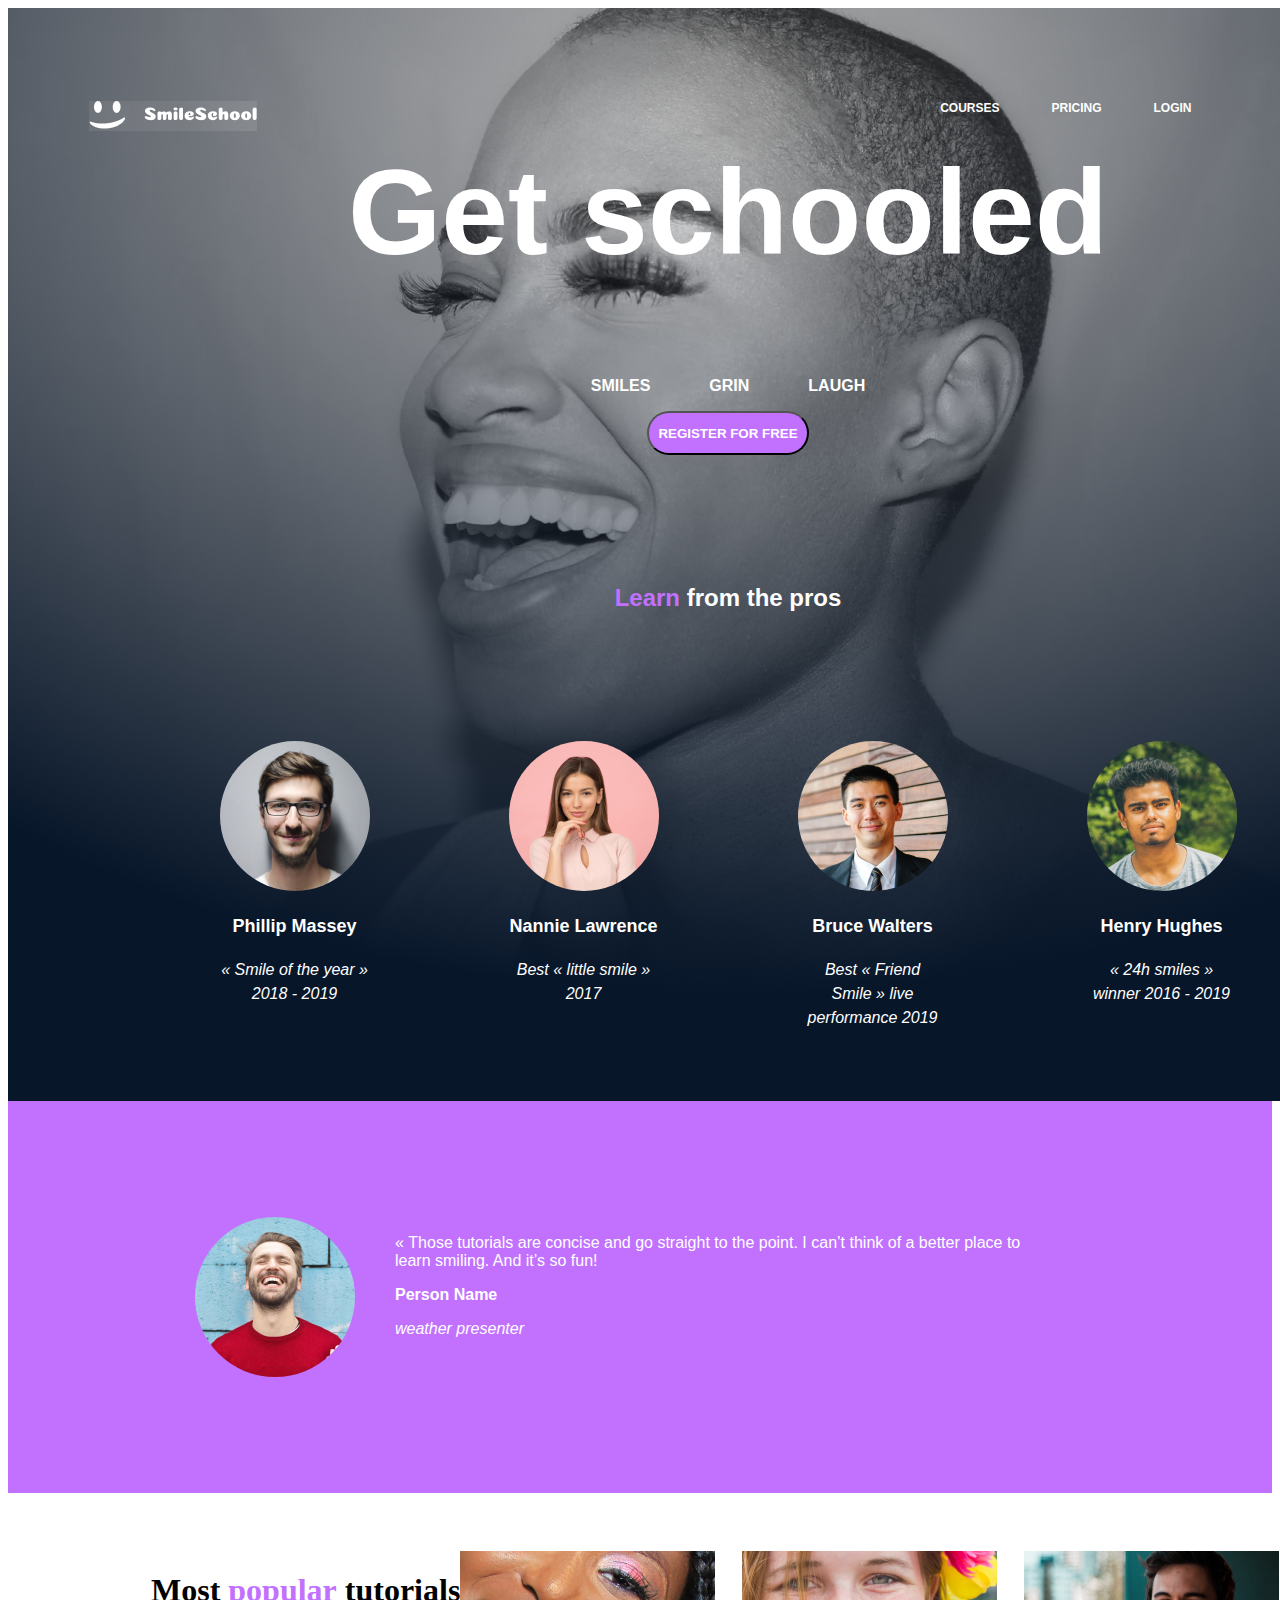
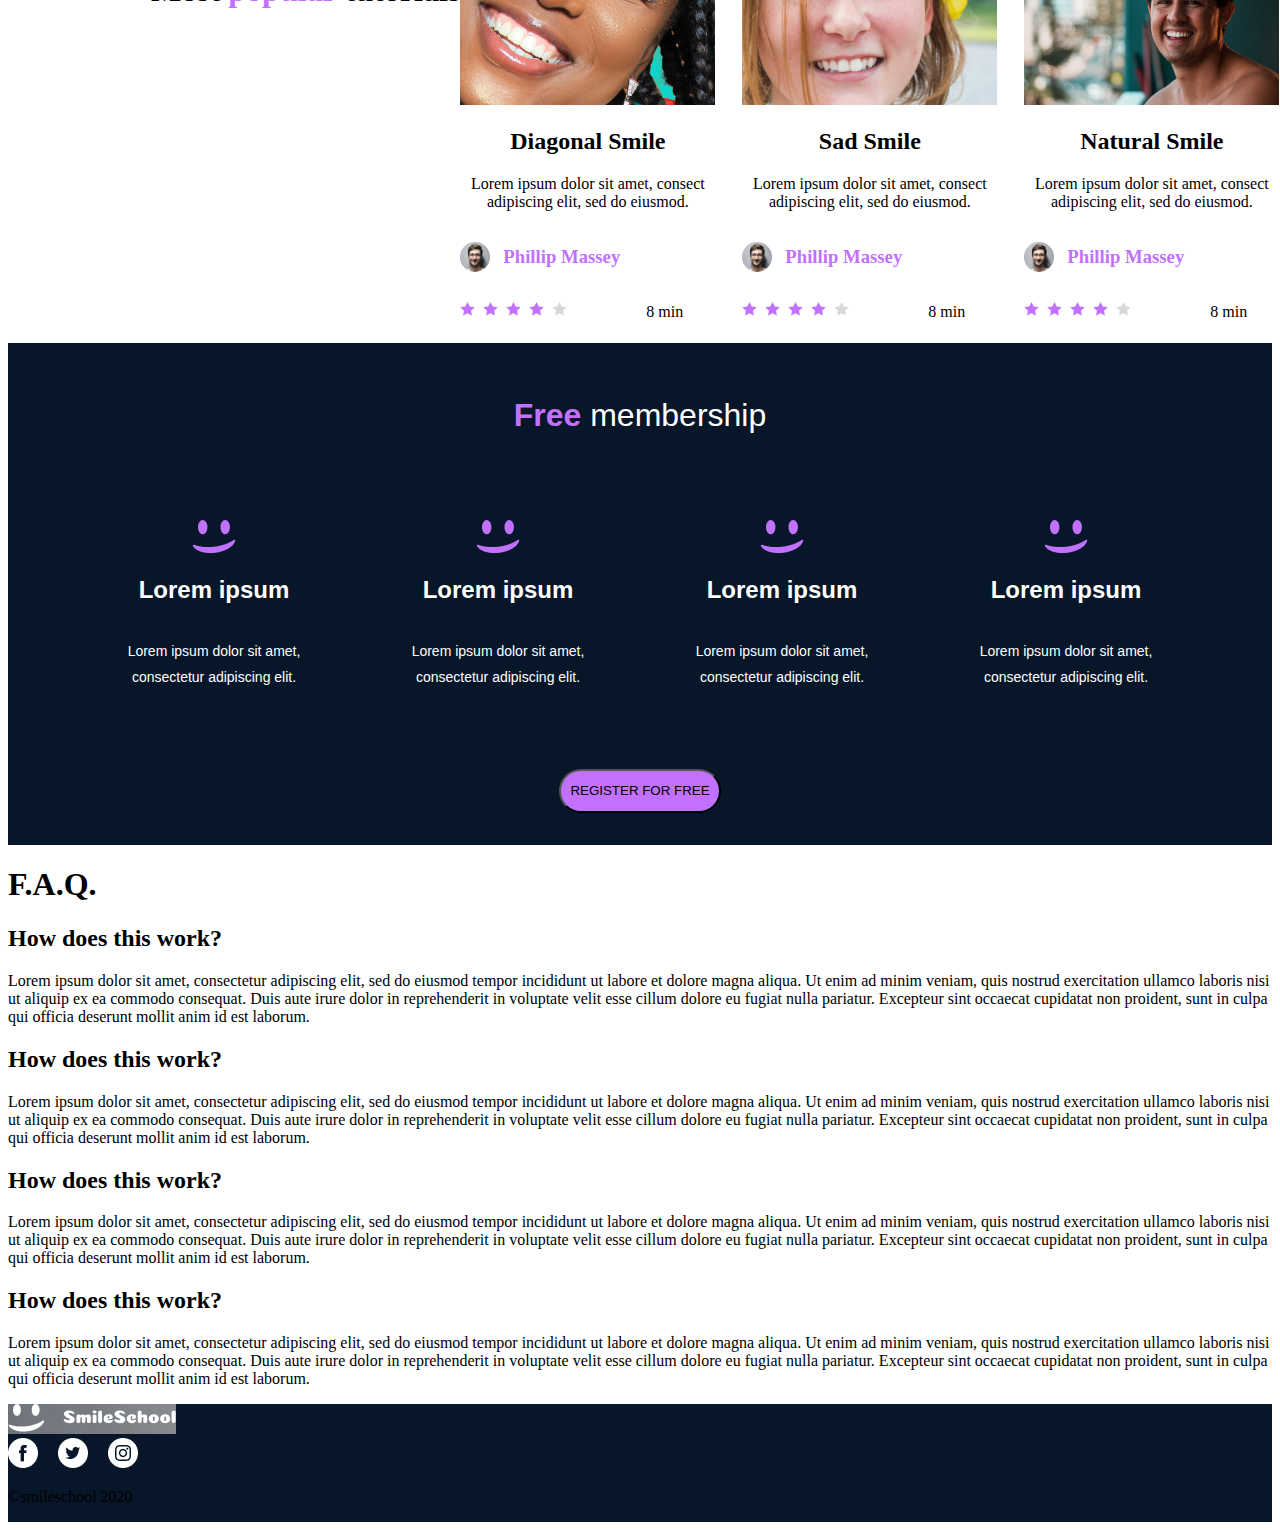
==== css_advanced/index.html @ 6f2dabbe "added correct font for memberships p's and used text-align center to get them in the right place" ====
<!DOCTYPE html>
<html>
  <head>
    <link rel="stylesheet" href="styles.css">
  </head>

  <body>
    <div class="center-horizontally">
      <header>
          <div class="logo">
            <a href="#">
              <img src="images/logo.png">
            </a>
          </div>
          <div class="menu">
            <div class="text-wrapper"><a href="#">COURSES</a></div>
            <div class="text-wrapper"><a href="#">PRICING</a></div>
            <div class="text-wrapper"><a href="#">LOGIN</a></div>
          </div>
      </header>
    </div>
    <main>
      <!-- Banner Section -->
      <section id="banner">
        <!-- <div><img src="images/background.png"></div> -->
        <div>
          <h1 class="text-wrapper">Get schooled</h1>
          <div class="text-wrapper text-row center-horizontally">
            <p>SMILES</p>
            <p>GRIN</p>
            <p>LAUGH</p>
          </div>
          <div class="button">
            <button type="button" class="text-wrapper">REGISTER FOR FREE</button>
          </div>
        </div>
        <div class="text-wrapper">
          <h2><strong class="highlight">Learn</strong> from the pros</h2>
        </div>
        <div class="people center-horizontally">
          <div class="text-wrapper person">
            <img src="images/Phillip.png" class="circle">
            <h3 class="name">Phillip Massey</h3>
            <p class="award">« Smile of the year » 2018 - 2019</p>
          </div>

          <div class="text-wrapper person">
            <img src="images/Nannie.png" class="circle">
            <h3 class="name">Nannie Lawrence</h3>
            <p class="award">Best « little smile » 2017</p>
          </div>

          <div class="text-wrapper person">
            <img src="images/Bruce.png" class="circle">
            <h3 class="name">Bruce Walters</h3>
            <p class="award">Best « Friend Smile » live performance 2019</p>
          </div>

          <div class="text-wrapper person">
            <img src="images/Henry.png" class="circle">
            <h3 class="name">Henry Hughes</h3>
            <p class="award">« 24h smiles » winner 2016 - 2019</p>
          </div>
        </div>
      </section>
      <!-- Quote Section -->
      <section>
        <div id="quote">
          <img src="images/weather.png" alt="" class="circle">
          <div class="text-wrapper quote-box">
            <blockquote class="light">« Those tutorials are concise and go straight to the point. I can’t think of a better place to learn smiling. And it’s so fun!</blockquote>
            <p>Person Name</p>
            <p class="italic light">weather presenter</p>
          </div>
        </div>
      </section>
      <!-- Video section -->
      <section class="videos">
        <div class="video-box">
          <h1>Most <strong class="highlight">popular</strong> tutorials</h1>
          <div class="video-block">
            <div class="video-item">
              <img src="images/Bitmapdiagonal.png" alt="">
              <h2>Diagonal Smile</h2>
              <p>Lorem ipsum dolor sit amet, consect adipiscing elit, sed do eiusmod.</p>
              <div class="author">
                <img src="images/Phillip.png" class="circle small">
                <h3 class="highlight">Phillip Massey</h3>
              </div>
              <div class="rating">
                <div class="stars">
                  <img src="images/ratingstars.png">
                </div>
                <p>8 min</p>
              </div>
            </div>
            <div class="video-item">
              <img src="images/Bitmapsad.png" alt="">
              <h2>Sad Smile</h2>
              <p>Lorem ipsum dolor sit amet, consect adipiscing elit, sed do eiusmod.</p>
              <div class="author">
                <img src="images/Phillip.png" alt="" class="circle small">
                <h3 class="highlight">Phillip Massey</h3>
              </div>
              <div class="rating">
                <div class="stars">
                  <img src="images/ratingstars.png">
                </div>
                <p>8 min</p>
              </div>
            </div>
            <div class="video-item">
              <img src="images/Bitmapnatural.png" alt="">
              <h2>Natural Smile</h2>
              <p>Lorem ipsum dolor sit amet, consect adipiscing elit, sed do eiusmod.</p>
              <div class="author">
                <img src="images/Phillip.png" alt="" class="circle small">
                <h3 class="highlight">Phillip Massey</h3>
              </div>
              <div class="rating">
                <div class="stars">
                  <img src="images/ratingstars.png">
                </div>
                <p>8 min</p>
              </div>
            </div>
            <div class="video-item">
              <img src="images/Bitmaphappy.png" alt="">
              <h2>Happy Smile</h2>
              <p>Lorem ipsum dolor sit amet, consect adipiscing elit, sed do eiusmod.</p>
              <div class="author">
                <img src="images/Phillip.png" alt="" class="circle small">
                <h3 class="highlight">Phillip Massey</h3>
              </div>
              <div class="rating">
                <div class="stars">
                  <img src="images/ratingstars.png">
                </div>
                <p>8 min</p>
              </div>
            </div>
          </div>
        </div>
      </section>
      <!-- Membership Section -->
      <section class="membership">
        <h1 class="text-wrapper"><strong class="highlight">Free</strong> membership</h1>
        <div class="text-wrapper membership-block">
          <div class="membership-item">
            <img src="images/smilesmilelogo.png" alt="">
            <h2>Lorem ipsum</h2>
            <p>Lorem ipsum dolor sit amet, consectetur adipiscing elit.</p>
          </div>

          <div class="membership-item">
            <img src="images/smilesmilelogo.png" alt="">
            <h2>Lorem ipsum</h2>
            <p>Lorem ipsum dolor sit amet, consectetur adipiscing elit.</p>
          </div>

          <div class="membership-item">
            <img src="images/smilesmilelogo.png" alt="">
            <h2>Lorem ipsum</h2>
            <p>Lorem ipsum dolor sit amet, consectetur adipiscing elit.</p>
          </div>

          <div class="membership-item">
            <img src="images/smilesmilelogo.png" alt="">
            <h2>Lorem ipsum</h2>
            <p>Lorem ipsum dolor sit amet, consectetur adipiscing elit.</p>
          </div>

        </div>
        <button>REGISTER FOR FREE</button>
      </section>
      <!-- FAQ section -->
      <section>
        <h1>F.A.Q.</h1>
        <div>
          <div class="row-block">
            <div class="item-block">
              <h2>How does this work?</h2>
              <p>Lorem ipsum dolor sit amet, consectetur adipiscing elit, sed do eiusmod tempor incididunt ut labore et dolore magna aliqua. Ut enim ad minim veniam, quis nostrud exercitation ullamco laboris nisi ut aliquip ex ea commodo consequat. Duis aute irure dolor in reprehenderit in voluptate velit esse cillum dolore eu fugiat nulla pariatur. Excepteur sint occaecat cupidatat non proident, sunt in culpa qui officia deserunt mollit anim id est laborum.</p>
            </div>

            <div class="item-block">
              <h2>How does this work?</h2>
              <p>Lorem ipsum dolor sit amet, consectetur adipiscing elit, sed do eiusmod tempor incididunt ut labore et dolore magna aliqua. Ut enim ad minim veniam, quis nostrud exercitation ullamco laboris nisi ut aliquip ex ea commodo consequat. Duis aute irure dolor in reprehenderit in voluptate velit esse cillum dolore eu fugiat nulla pariatur. Excepteur sint occaecat cupidatat non proident, sunt in culpa qui officia deserunt mollit anim id est laborum.</p>
            </div>
          </div>

          <div class="row-block">
            <div class="item-block">
              <h2>How does this work?</h2>
              <p>Lorem ipsum dolor sit amet, consectetur adipiscing elit, sed do eiusmod tempor incididunt ut labore et dolore magna aliqua. Ut enim ad minim veniam, quis nostrud exercitation ullamco laboris nisi ut aliquip ex ea commodo consequat. Duis aute irure dolor in reprehenderit in voluptate velit esse cillum dolore eu fugiat nulla pariatur. Excepteur sint occaecat cupidatat non proident, sunt in culpa qui officia deserunt mollit anim id est laborum.</p>
            </div>

            <div class="item-block">
              <h2>How does this work?</h2>
              <p>Lorem ipsum dolor sit amet, consectetur adipiscing elit, sed do eiusmod tempor incididunt ut labore et dolore magna aliqua. Ut enim ad minim veniam, quis nostrud exercitation ullamco laboris nisi ut aliquip ex ea commodo consequat. Duis aute irure dolor in reprehenderit in voluptate velit esse cillum dolore eu fugiat nulla pariatur. Excepteur sint occaecat cupidatat non proident, sunt in culpa qui officia deserunt mollit anim id est laborum.</p>
            </div>
          </div>
        </div>
      </section>
    </main>

    <footer>
      <div class="footer-content">
        <div class="row-block">
          <img src="images/logo.png">
          <div class="footer-links">
            <a href="#"><img src="images/social_icons.png"></a>
          </div>

          <p>©smileschool 2020</p>
        </div>
      </div>
    </footer>
  </body>

</html>
---- css_advanced/styles.css ----
@font-face {
  font-family: 'Source Sans Pro';
  src: url('https://www.fontsquirrel.com/fonts/source-sans-pro') format('opentype');
  font-weight: normal;
  font-style: normal;
}

header {
  display: flex;
  justify-content: space-between;
  position: absolute;
  background-color: transparent;
  width: 1103px;
  height: 29px;
  z-index: 1;
  top: 101px;
}

header .logo {
  display: flex;
}

header .menu {
  display: flex;
  gap: 52px;
  align-items: space-between;
}

header .menu a {
  text-decoration: none;
  font-family: "Source Sans Pro", sans-serif;
  font-weight: 700;
  color: #ffffff;
  letter-spacing: 0;
  line-height: normal;
}

button {
  border-radius: 22px;
  background: #C271FF;
  width: 162px;
  height: 44px;
}
.text-wrapper {
  top: 0;
  left: 0;
  font-family: 'Source Sans Pro', sans-serif;
  font-weight: 700;
  color: #ffffff;
  letter-spacing: 0;
  line-height: normal;
}

.menu .text-wrapper {
  font-size: 12px;
}

.people {
  display: flex;
  align-items: space-around;
  gap: 139px;
}

#banner {
  display: flex;
  position: relative;
  justify-content: space-around;
  background: url('images/background.png');
  background-repeat: no-repeat;
  z-index: 0;
  width: 1440px;
  /* height: 150%; */
  height: 1093px;
  flex-direction: column;
}

#banner h1 {
  font-size: 120px;
  display: flex;
  justify-content: center;
}

#banner .text-row {
  display: flex;
  gap: 59px;
  justify-content: center;
}

#banner .button {
  display: flex;
  justify-content: center;
}

#banner h2 {
  display: flex;
  justify-content: center;
}

#quote {
  background: url('images/background2.png');
  height: 392px;
  display: flex;
  justify-content: center;
  align-items: center;
}

#quote .circle {
  border-radius: 50%;
}

#quote p {
  margin-left: 40px;
}

.membership {
  background: url('images/membershipBackground.png');
  height: 502px;
  display: flex;
  flex-direction: column;
  justify-content: space-around;
  align-items: center;
}

.membership .membership-block {
  display: flex;
  justify-content: center;
  gap: 28px;
}

.membership h1 {
  font-size: 32px;
  font-style: normal;
  font-weight: 300;
  line-height: normal;
}

.membership .membership-item {
  display: flex;
  align-items: center;
  flex-direction: column;
  width: 256px;
}

.membership p {
  text-align: center;
  width: 221px;
  font-size: 14px;
  font-style: normal;
  font-weight: 400;
  line-height: 26px;
}
.center-horizontally {
  display: flex;
  justify-content: center;
}

.circle {
  border-radius: 50%;
}

.person {
  width: 150px;
}

.award {
  color: #FFF;

  text-align: center;
  font-size: 16px;
  font-style: italic;
  font-weight: 400;
  line-height: 24px
}

.name {
  color: #FFF;

  text-align: center;
  font-size: 18px;
  font-style: normal;
  font-weight: 900;
  line-height: 27px;
}

.highlight {
  color: #C271FF;
  font-weight: 700;
}

.italic {
  font-style: italic;
}

.light {
  font-weight: 400;
}

.quote-box {
  width: 730px;
  height: 158px;
}

.videos {
  width: 1228px;
  height: 450px;
  display: flex;
  align-items: center;
  justify-content: center;

}
.video-box {
  width: 942px;
  height: 624 px;
  display: flex;
  text-align: center;
  align-items: column;
  /* justify-content: center; */
}

.video-item {
  width: 255px;
  height: 335px;

}

.video-block {
  display: flex;
  gap: 27px;
}

.small {
  width: 30px;
  height: 30px;
}

.author {
  display: flex;
  align-items: center;
  gap: 13px;
}

.rating {
  display: flex;
  align-items: center;
  gap: 79px;
}

.video-box .text-box {
  height: 40px;
  width: 294px;
}

footer {
  background: url('images/footerBackground.png');
  display: flex;
  justify-content: space-between;
}
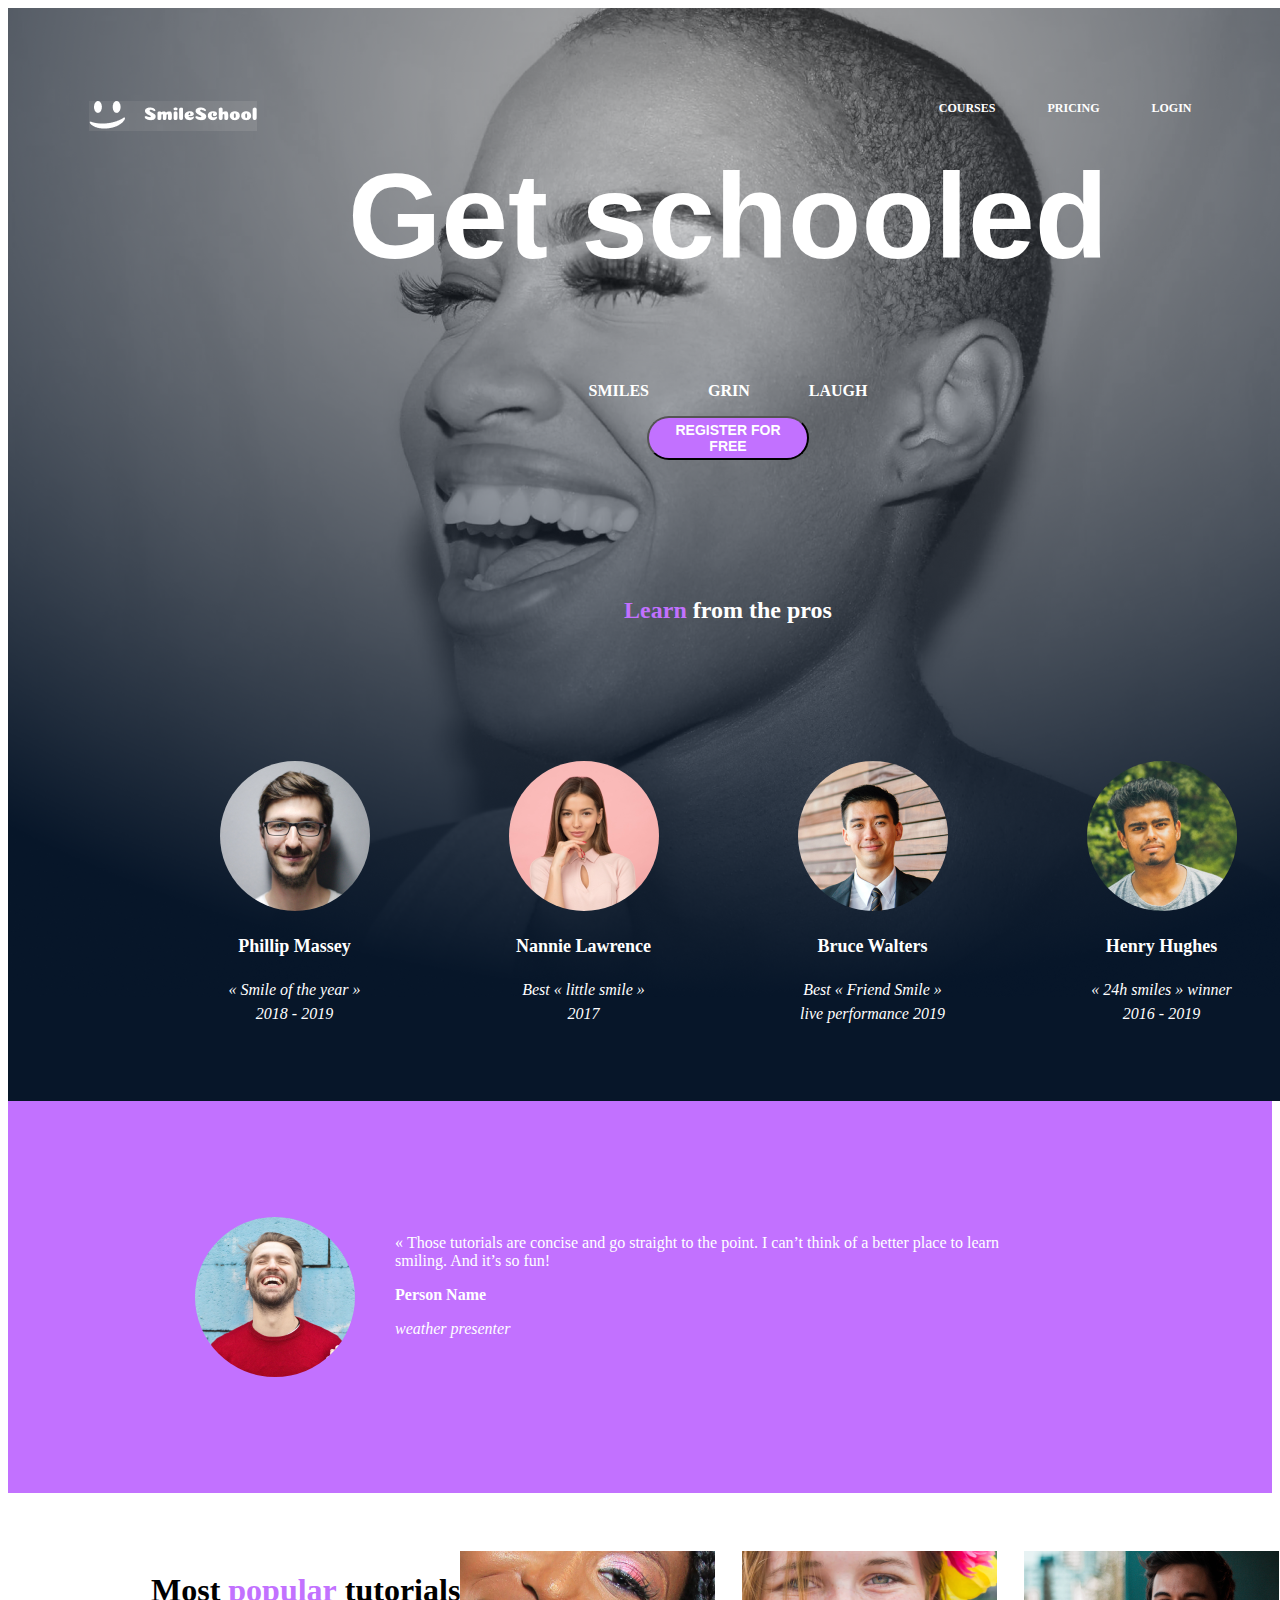
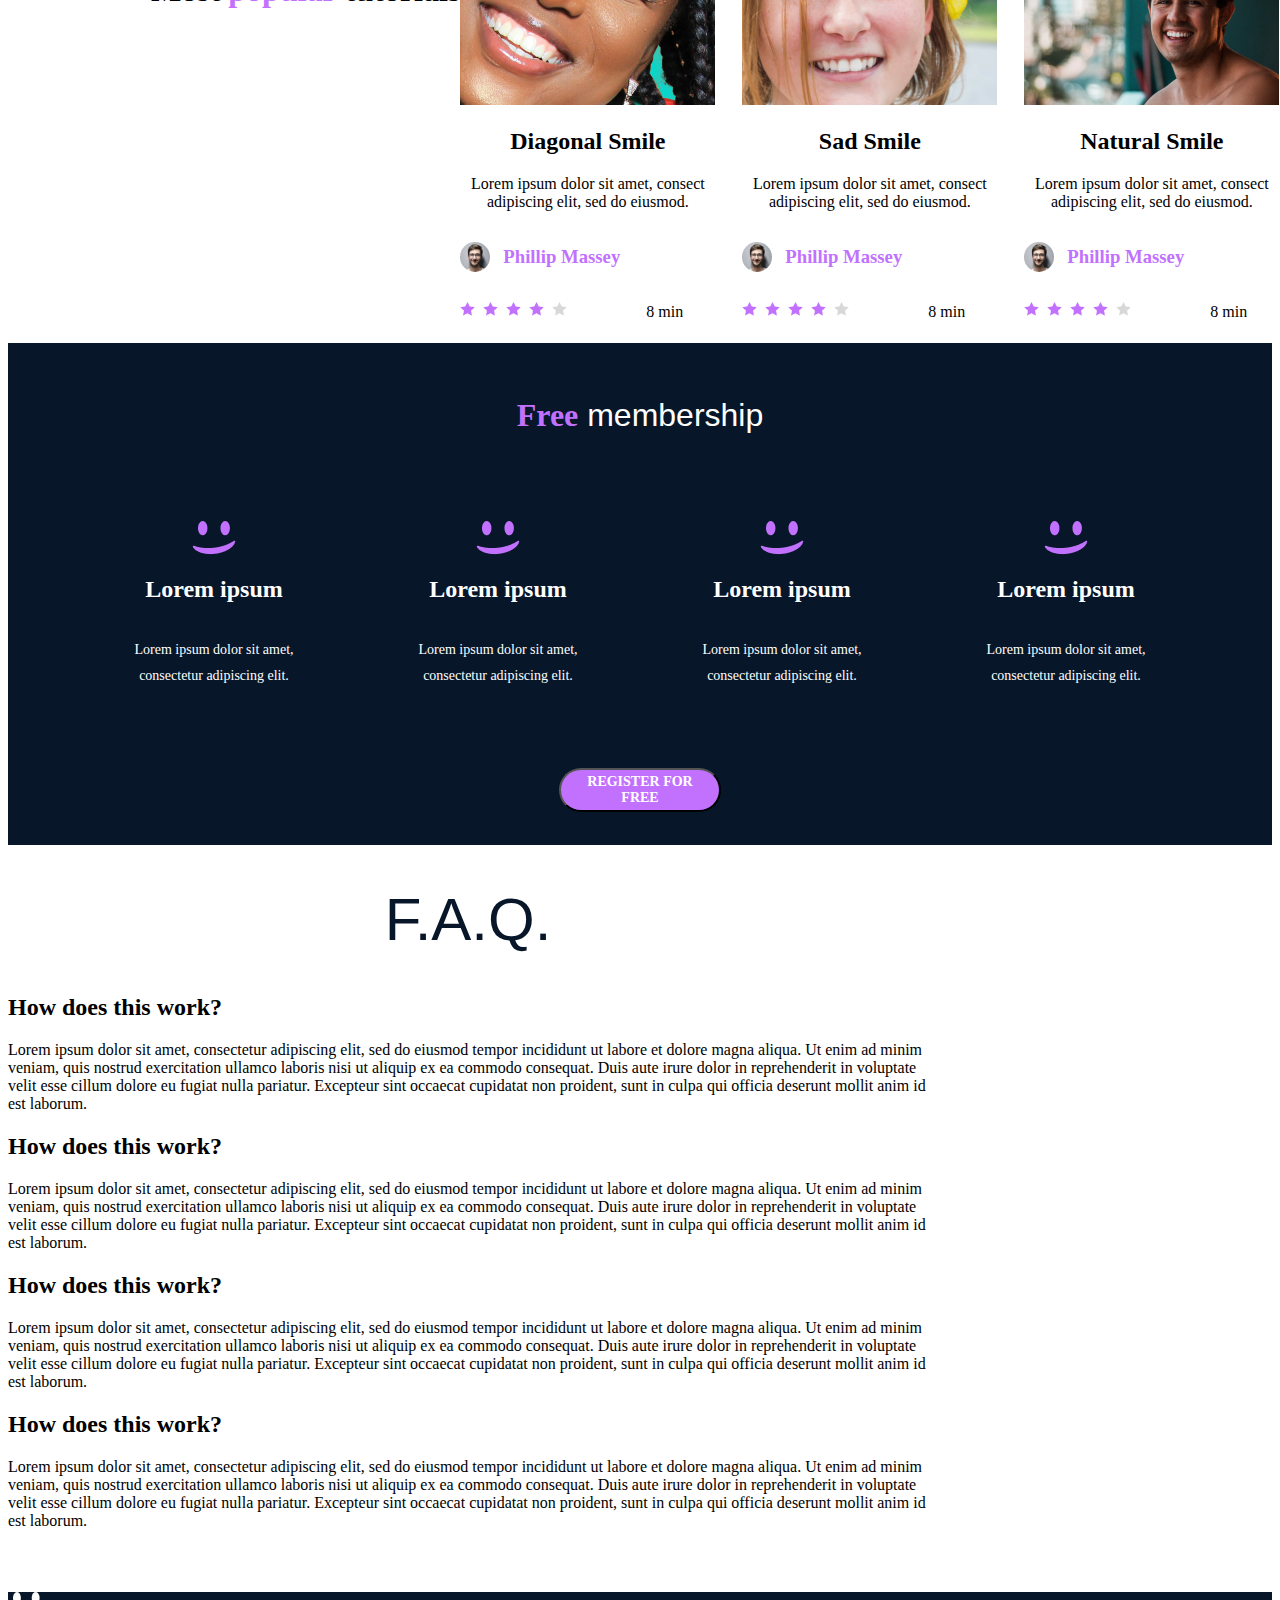
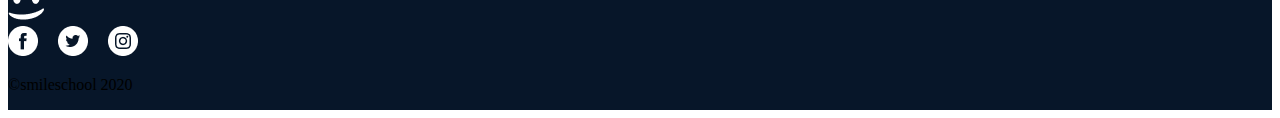
==== commit 0ccc3bd4: "seperating smile and text in footer" ====
--- a/css_advanced/index.html
+++ b/css_advanced/index.html
@@ -174,7 +174,7 @@
         <button>REGISTER FOR FREE</button>
       </section>
       <!-- FAQ section -->
-      <section>
+      <section class="faq">
         <h1>F.A.Q.</h1>
         <div>
           <div class="row-block">
@@ -207,7 +207,7 @@
     <footer>
       <div class="footer-content">
         <div class="row-block">
-          <img src="images/logo.png">
+          <img src="images/footerSmile.png">
           <div class="footer-links">
             <a href="#"><img src="images/social_icons.png"></a>
           </div>
--- a/css_advanced/styles.css
+++ b/css_advanced/styles.css
@@ -1,8 +1,5 @@
-@font-face {
+* {
   font-family: 'Source Sans Pro';
-  src: url('https://www.fontsquirrel.com/fonts/source-sans-pro') format('opentype');
-  font-weight: normal;
-  font-style: normal;
 }
 
 header {
@@ -28,7 +25,7 @@
 
 header .menu a {
   text-decoration: none;
-  font-family: "Source Sans Pro", sans-serif;
+  font-family: "Source Sans Pro";
   font-weight: 700;
   color: #ffffff;
   letter-spacing: 0;
@@ -40,6 +37,14 @@
   background: #C271FF;
   width: 162px;
   height: 44px;
+  color: #FFF;
+
+  text-align: center;
+  font-family: "Source Sans Pro";
+  font-size: 14px;
+  font-style: normal;
+  font-weight: 600;
+  line-height: normal;
 }
 .text-wrapper {
   top: 0;
@@ -149,6 +154,29 @@
   font-weight: 400;
   line-height: 26px;
 }
+
+.membership button {
+  color: #FFF;
+  font-size: 14px;
+  font-style: normal;
+  font-weight: 600;
+  line-height: normal;
+}
+
+.faq {
+width: 920px;
+height: 707px;
+}
+.faq h1 {
+  color: #071629;
+
+  text-align: center;
+  font-family: 'Source Sans Pro', sans-serif;
+  font-size: 60px;
+  font-style: normal;
+  font-weight: 400;
+  line-height: normal;
+}
 .center-horizontally {
   display: flex;
   justify-content: center;
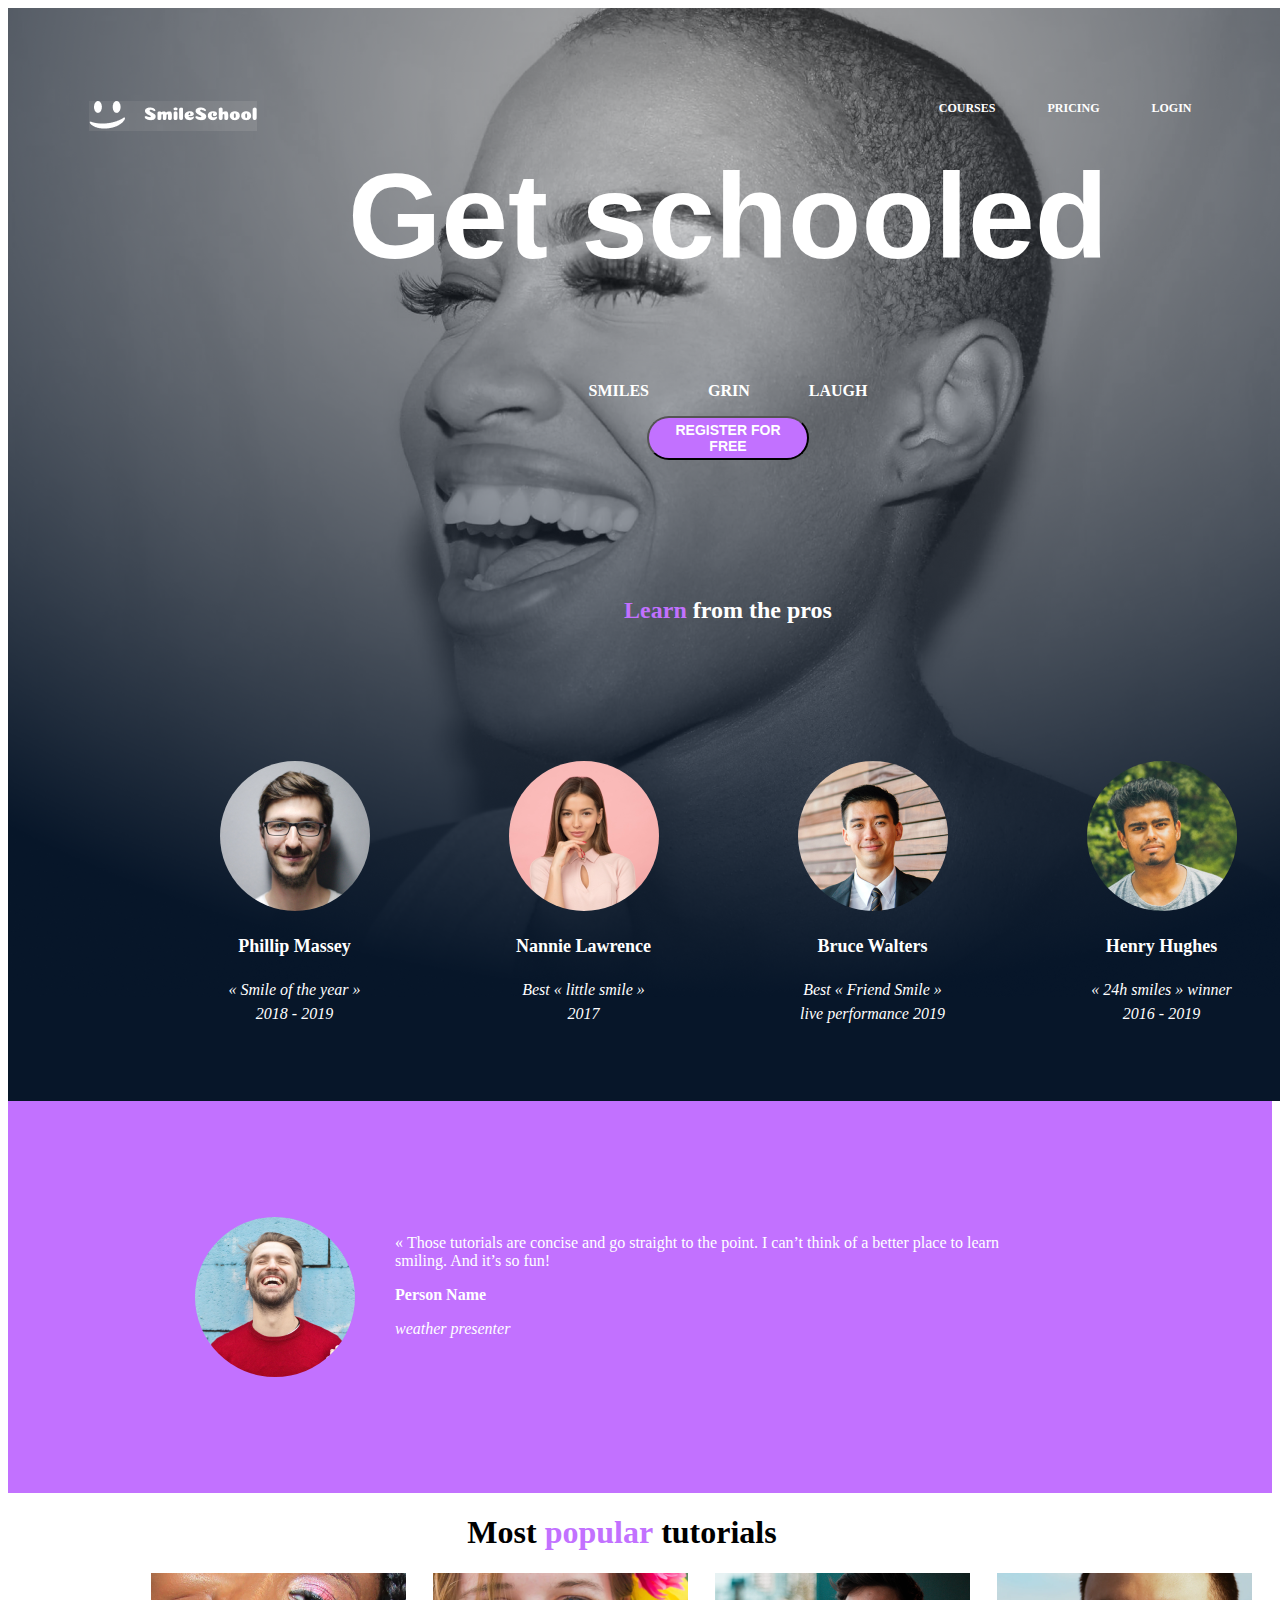
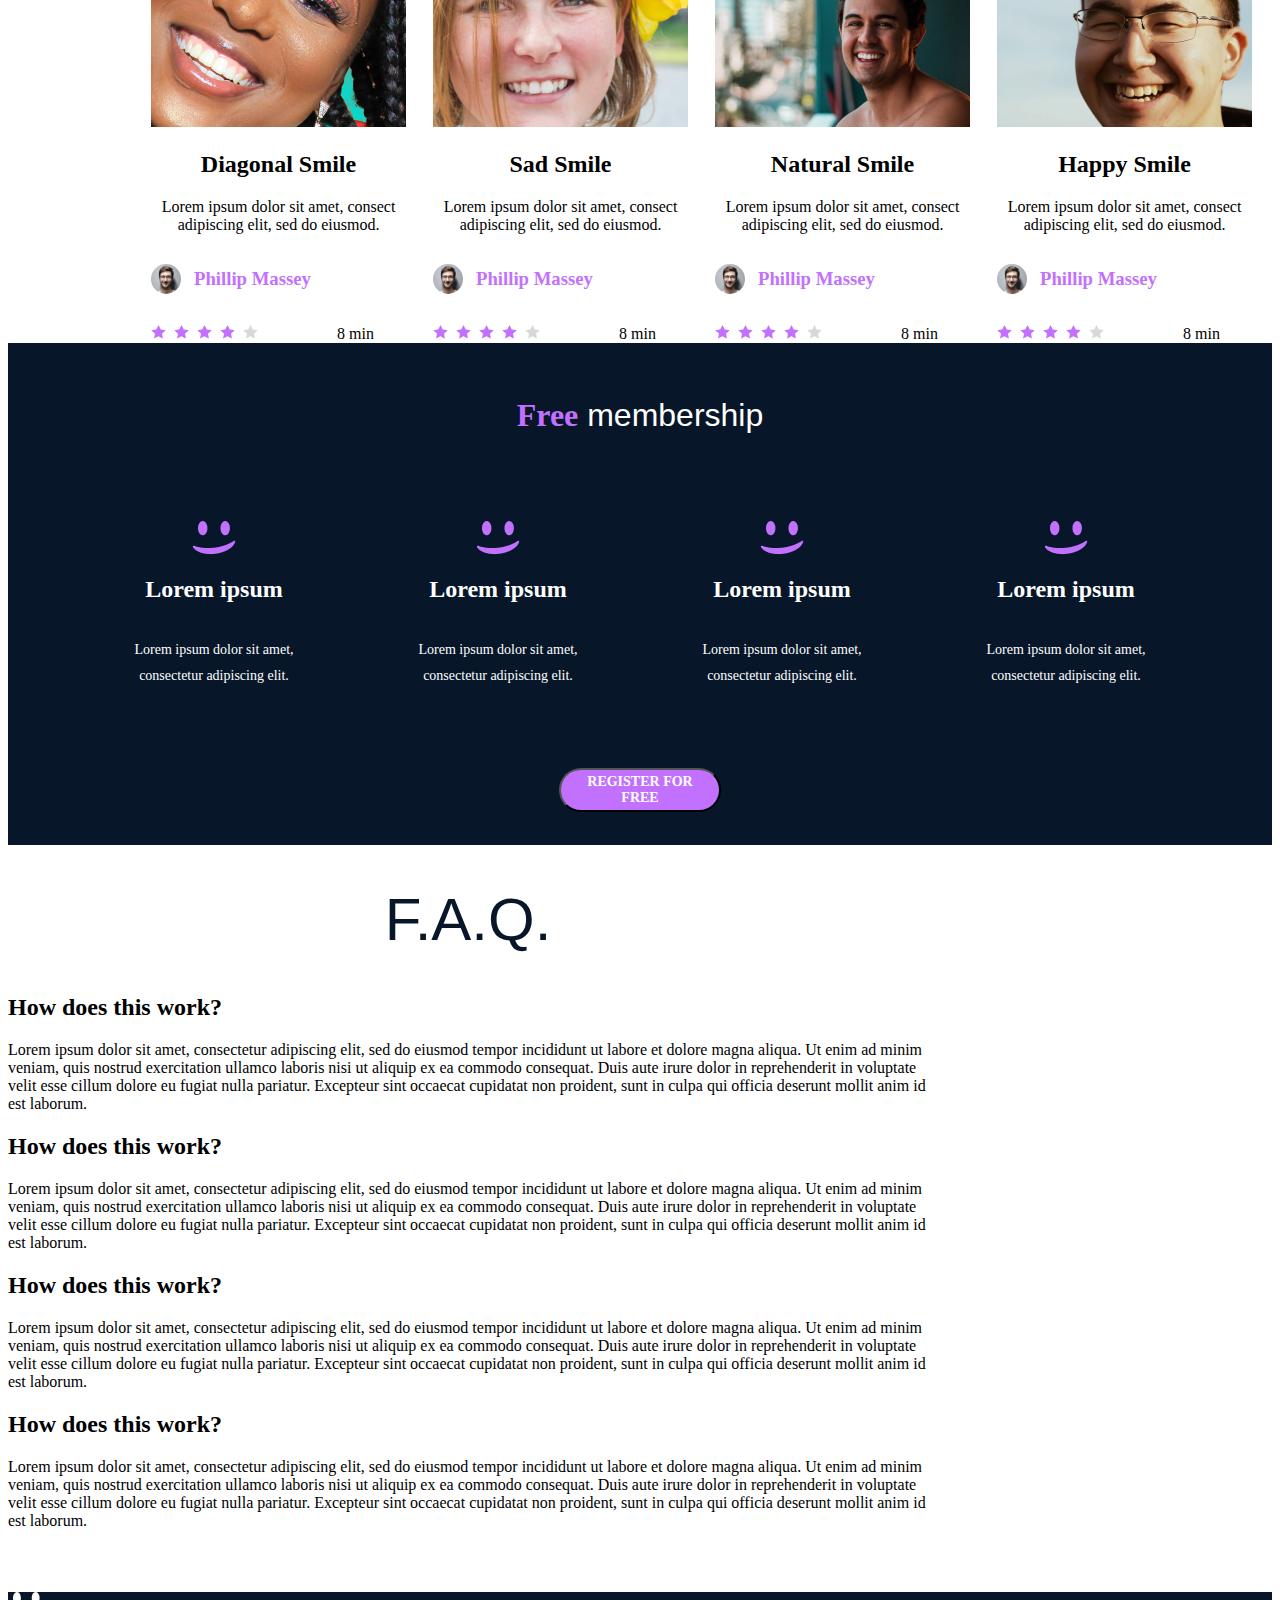
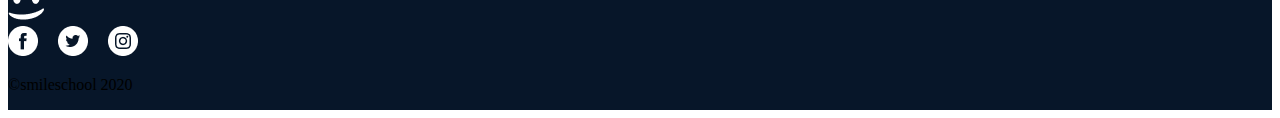
==== commit 8e8025a2: "videos section now correctly aligned" ====
--- a/css_advanced/index.html
+++ b/css_advanced/index.html
@@ -76,8 +76,8 @@
       </section>
       <!-- Video section -->
       <section class="videos">
+        <h1>Most <strong class="highlight">popular</strong> tutorials</h1>
         <div class="video-box">
-          <h1>Most <strong class="highlight">popular</strong> tutorials</h1>
           <div class="video-block">
             <div class="video-item">
               <img src="images/Bitmapdiagonal.png" alt="">
--- a/css_advanced/styles.css
+++ b/css_advanced/styles.css
@@ -232,8 +232,11 @@
   width: 1228px;
   height: 450px;
   display: flex;
-  align-items: center;
-  justify-content: center;
+  flex-direction: column;
+  align-items: center;
+  /* align-items: center;
+  justify-content: center;
+   */
 
 }
 .video-box {
@@ -273,7 +276,7 @@
   gap: 79px;
 }
 
-.video-box .text-box {
+.video-box h1 {
   height: 40px;
   width: 294px;
 }
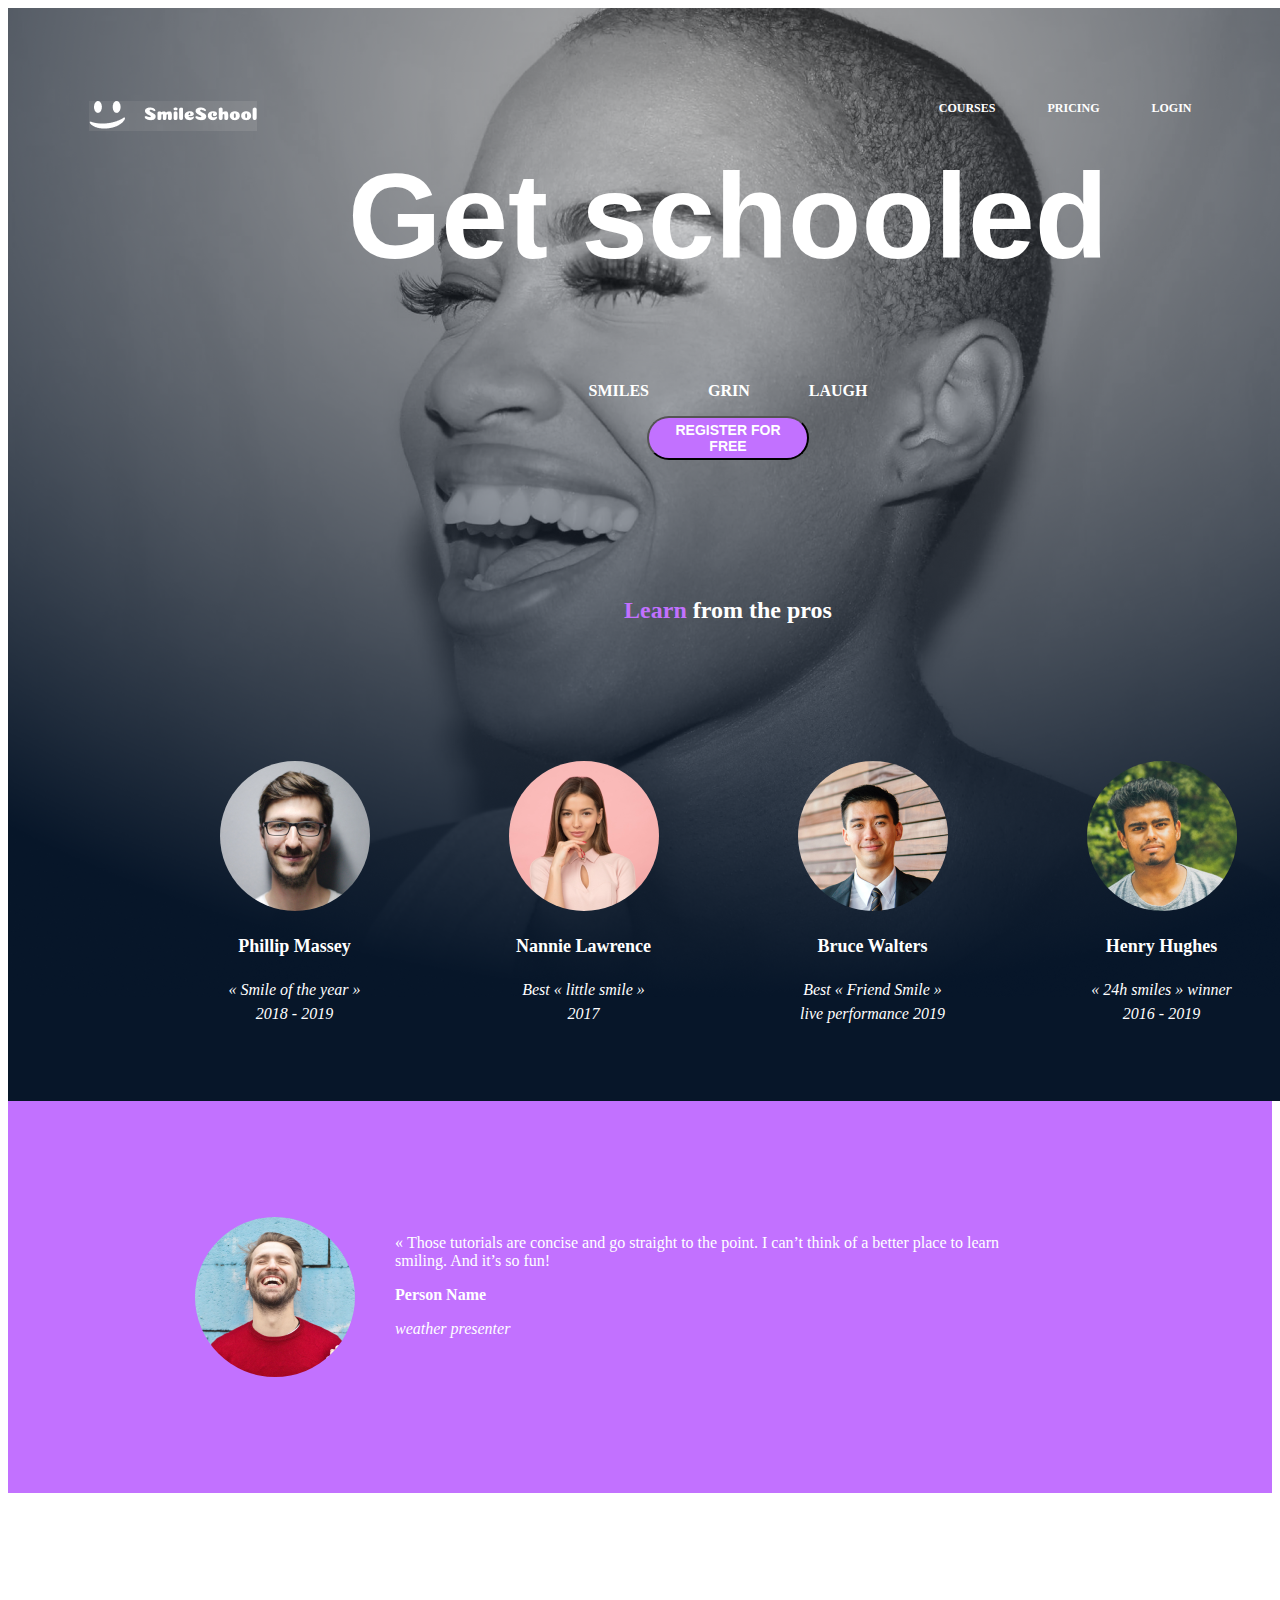
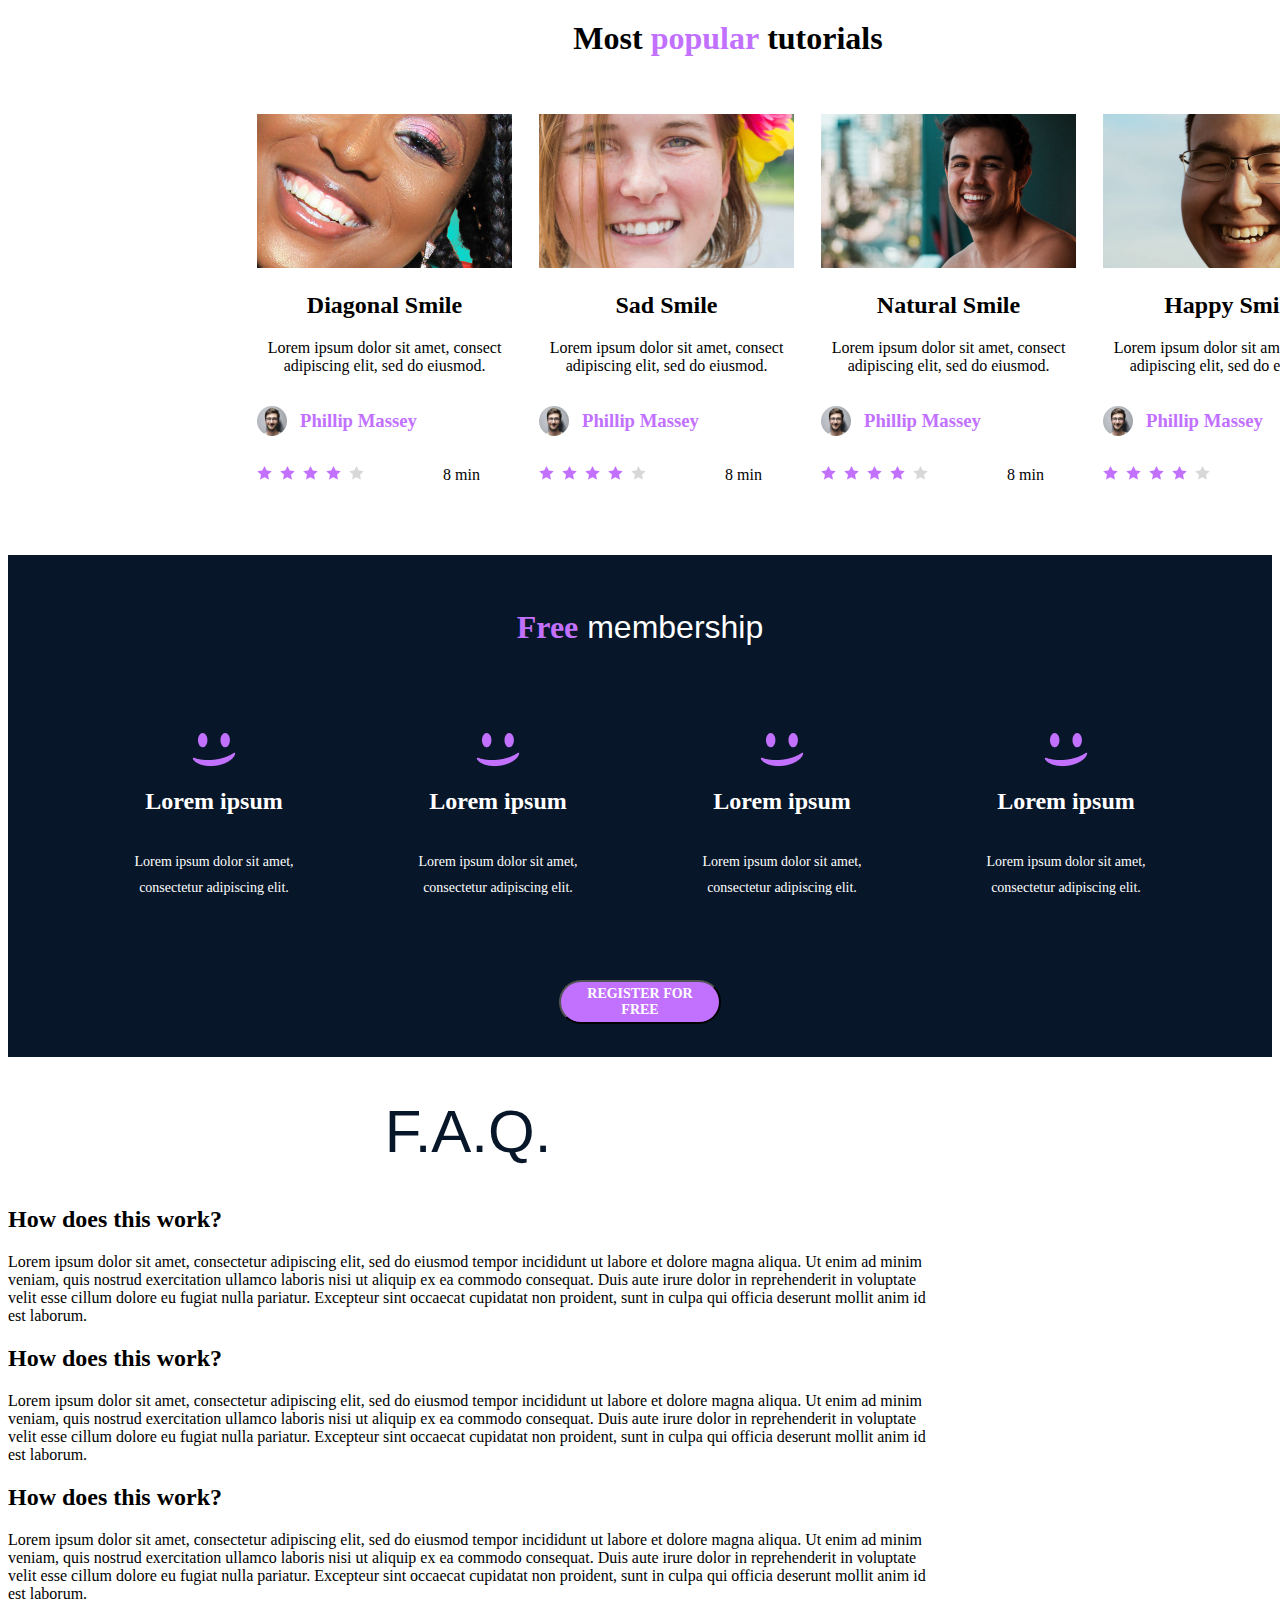
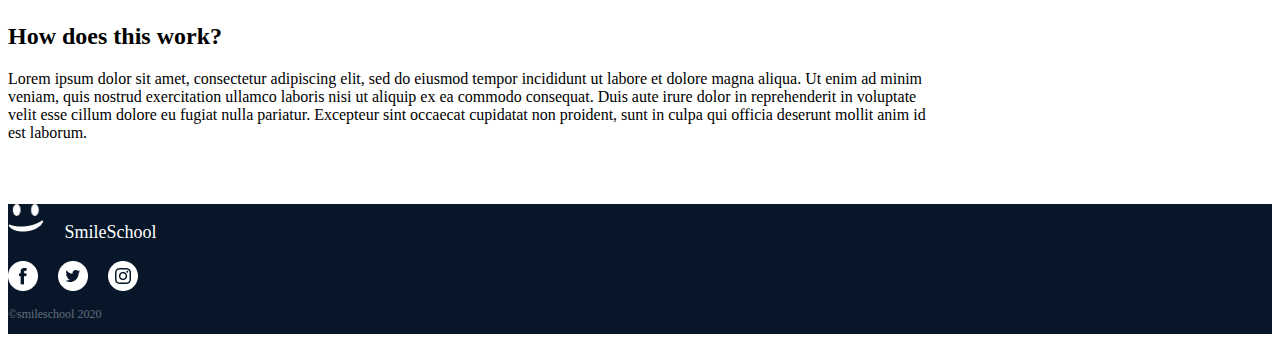
==== commit c4123812: "added borders for footer smile logo so that it doesnt stretch" ====
--- a/css_advanced/index.html
+++ b/css_advanced/index.html
@@ -207,13 +207,16 @@
     <footer>
       <div class="footer-content">
         <div class="row-block">
-          <img src="images/footerSmile.png">
+          <div class="footer-logo">
+            <img src="images/footerSmile.png">
+            <p>SmileSchool</p>
+          </div>
           <div class="footer-links">
             <a href="#"><img src="images/social_icons.png"></a>
           </div>
 
-          <p>©smileschool 2020</p>
-        </div>
+        </div>
+        <p class="copyright">©smileschool 2020</p>
       </div>
     </footer>
   </body>
--- a/css_advanced/styles.css
+++ b/css_advanced/styles.css
@@ -234,6 +234,8 @@
   display: flex;
   flex-direction: column;
   align-items: center;
+  justify-content: space-between;
+  padding: 106px;
   /* align-items: center;
   justify-content: center;
    */
@@ -245,7 +247,6 @@
   display: flex;
   text-align: center;
   align-items: column;
-  /* justify-content: center; */
 }
 
 .video-item {
@@ -285,4 +286,36 @@
   background: url('images/footerBackground.png');
   display: flex;
   justify-content: space-between;
+}
+
+footer .row-block p {
+  color: #FFF;
+
+  font-family: Coiny;
+  font-size: 18px;
+  font-style: normal;
+  font-weight: 400;
+  line-height: normal;
+}
+
+.copyright {
+  color: #FFF;
+
+  font-family: "Source Sans Pro";
+  font-size: 12px;
+  font-style: normal;
+  font-weight: 400;
+  line-height: normal;
+  opacity: 0.3517;
+}
+
+.footer-logo {
+  display: flex;
+  justify-content: space-between;
+  gap: 20px;
+}
+
+.footer-logo img {
+  width: 36.388px;
+  height: 29.461px;
 }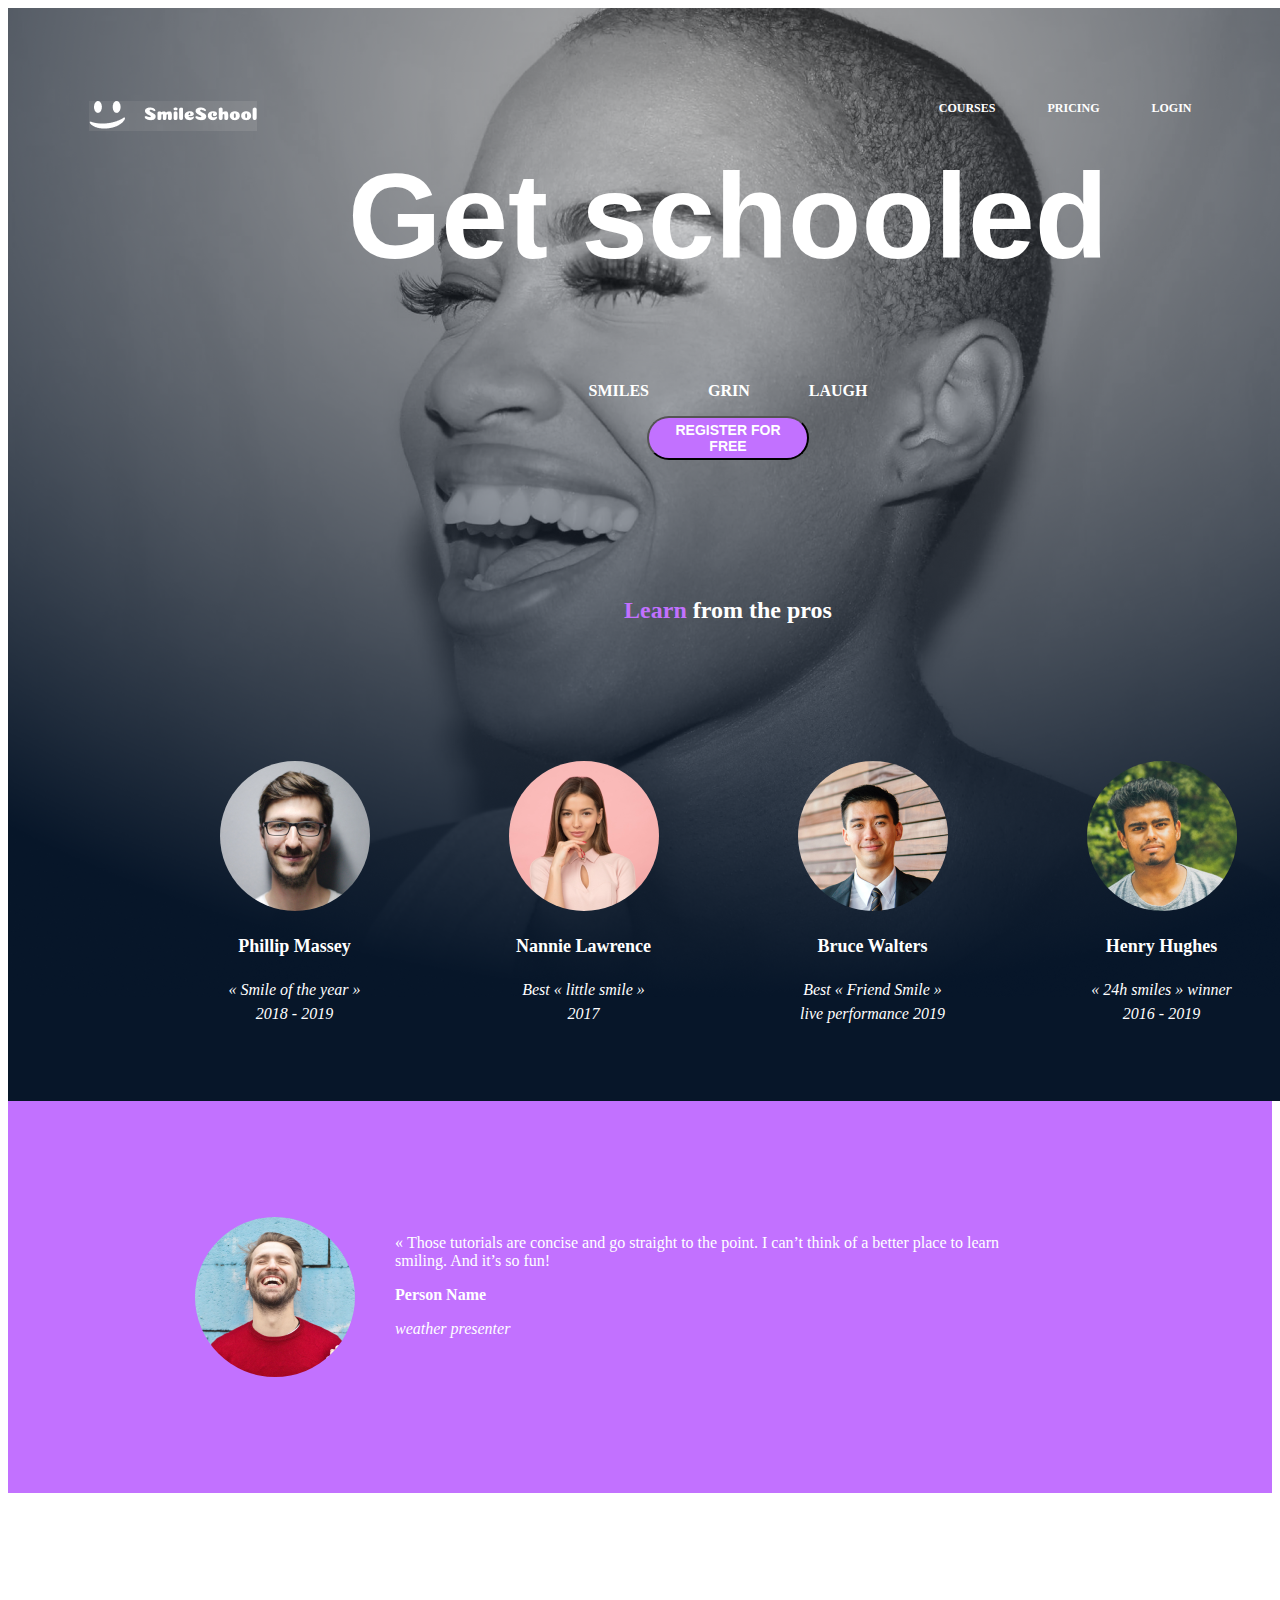
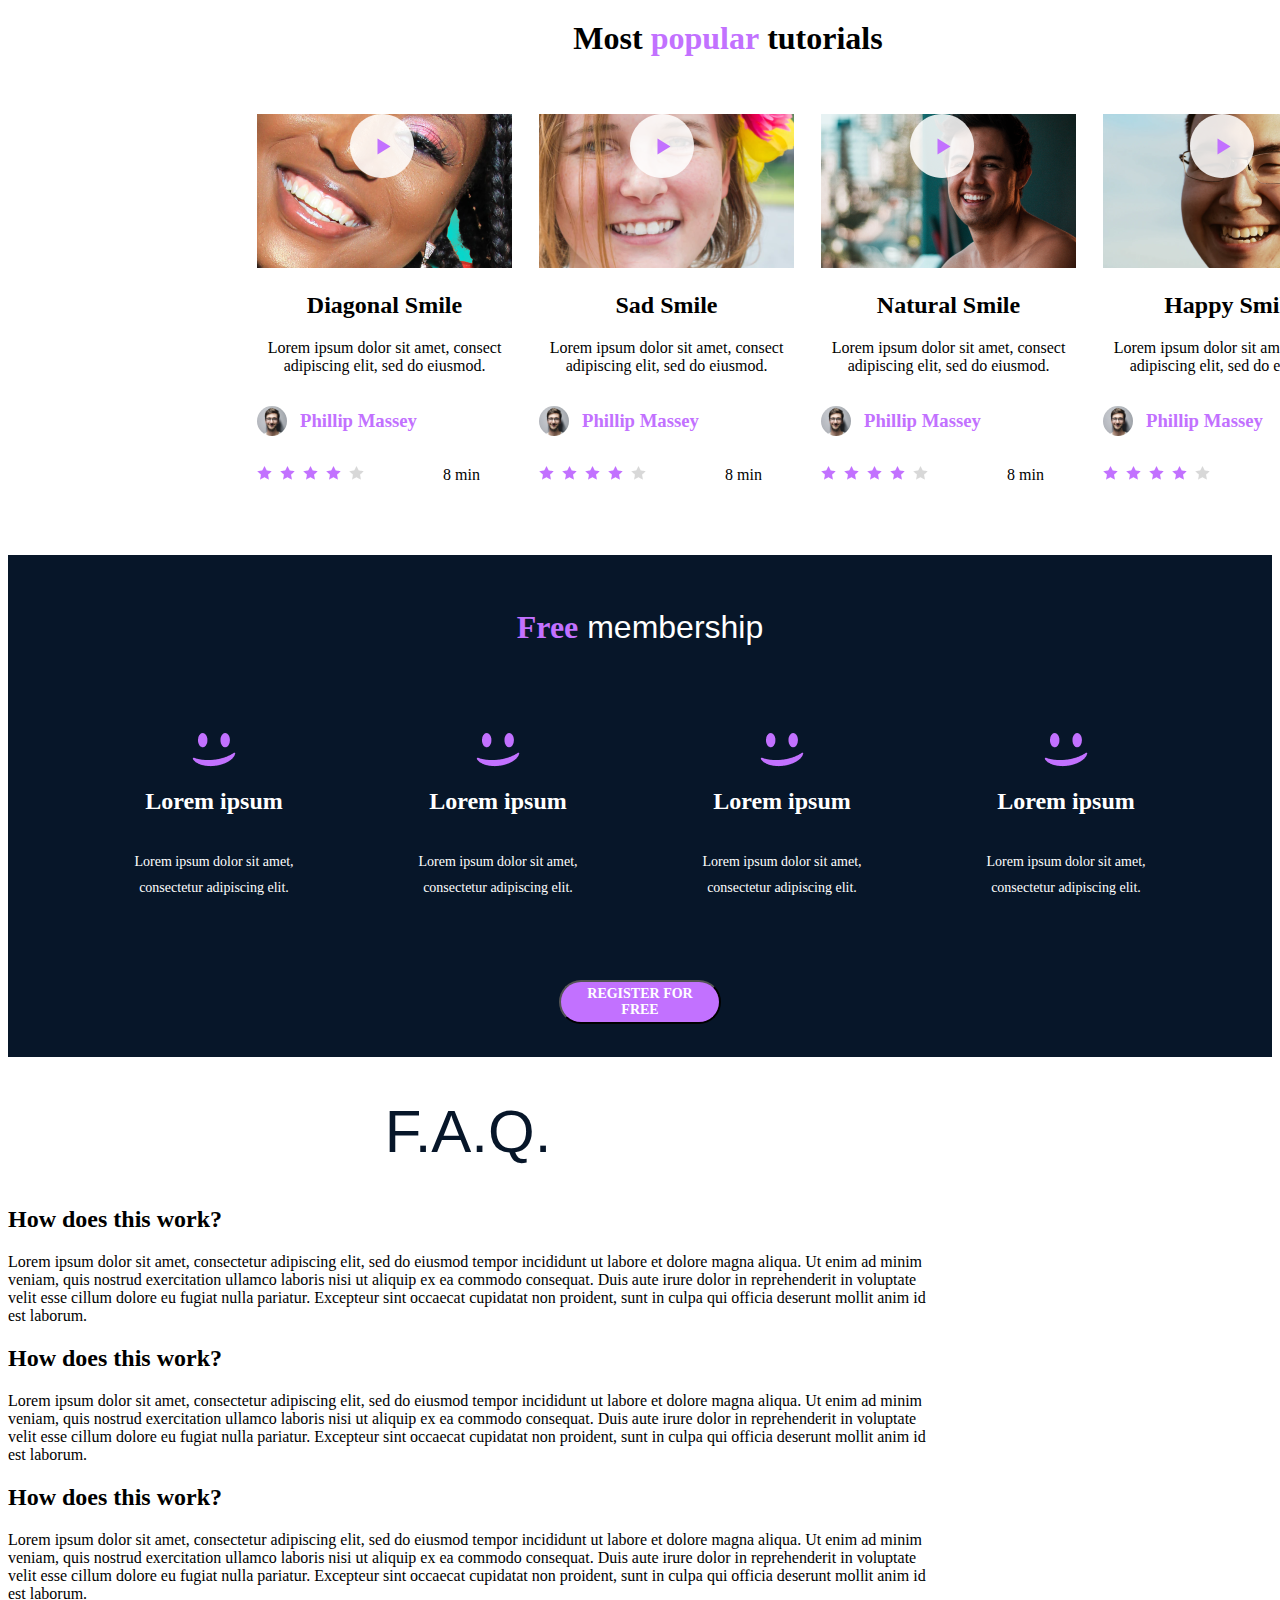
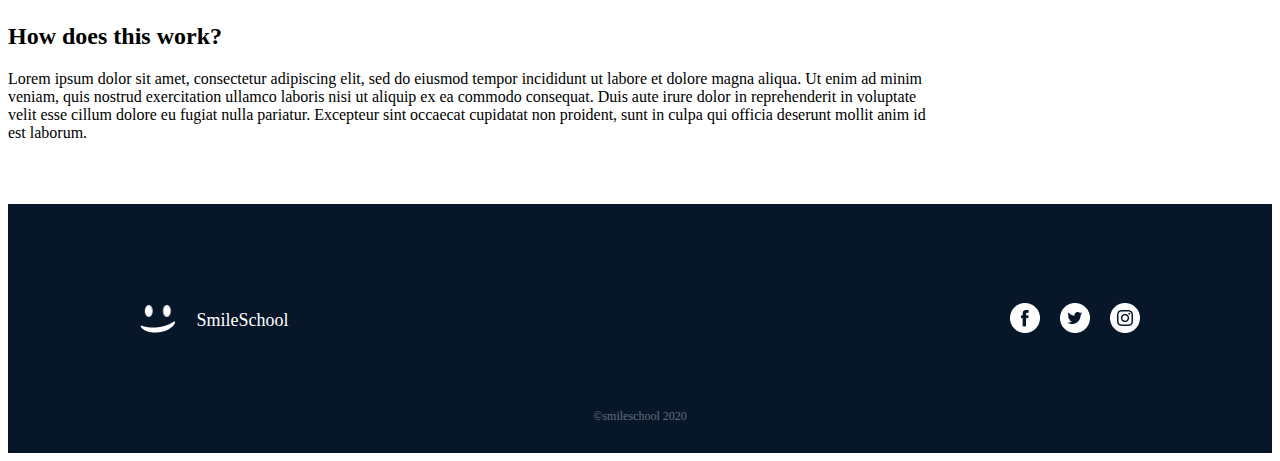
==== commit cf85a54d: "centered svgs horizontally" ====
--- a/css_advanced/index.html
+++ b/css_advanced/index.html
@@ -81,6 +81,10 @@
           <div class="video-block">
             <div class="video-item">
               <img src="images/Bitmapdiagonal.png" alt="">
+              <svg class="playbutton pb1" xmlns="http://www.w3.org/2000/svg" width="64" height="64" viewBox="0 0 64 64" fill="none">
+                <path opacity="0.860352" fill-rule="evenodd" clip-rule="evenodd" d="M32 64C49.6731 64 64 49.6731 64 32C64 14.3269 49.6731 0 32 0C14.3269 0 0 14.3269 0 32C0 49.6731 14.3269 64 32 64Z" fill="white"/>
+                <path fill-rule="evenodd" clip-rule="evenodd" d="M40.5 32.5L27.5 40.5L27.5 24.5L40.5 32.5Z" fill="#C271FF"/>
+              </svg>
               <h2>Diagonal Smile</h2>
               <p>Lorem ipsum dolor sit amet, consect adipiscing elit, sed do eiusmod.</p>
               <div class="author">
@@ -96,6 +100,10 @@
             </div>
             <div class="video-item">
               <img src="images/Bitmapsad.png" alt="">
+              <svg class="playbutton pb2" xmlns="http://www.w3.org/2000/svg" width="64" height="64" viewBox="0 0 64 64" fill="none">
+                <path opacity="0.860352" fill-rule="evenodd" clip-rule="evenodd" d="M32 64C49.6731 64 64 49.6731 64 32C64 14.3269 49.6731 0 32 0C14.3269 0 0 14.3269 0 32C0 49.6731 14.3269 64 32 64Z" fill="white"/>
+                <path fill-rule="evenodd" clip-rule="evenodd" d="M40.5 32.5L27.5 40.5L27.5 24.5L40.5 32.5Z" fill="#C271FF"/>
+              </svg>
               <h2>Sad Smile</h2>
               <p>Lorem ipsum dolor sit amet, consect adipiscing elit, sed do eiusmod.</p>
               <div class="author">
@@ -111,6 +119,10 @@
             </div>
             <div class="video-item">
               <img src="images/Bitmapnatural.png" alt="">
+              <svg class="playbutton pb3" xmlns="http://www.w3.org/2000/svg" width="64" height="64" viewBox="0 0 64 64" fill="none">
+                <path opacity="0.860352" fill-rule="evenodd" clip-rule="evenodd" d="M32 64C49.6731 64 64 49.6731 64 32C64 14.3269 49.6731 0 32 0C14.3269 0 0 14.3269 0 32C0 49.6731 14.3269 64 32 64Z" fill="white"/>
+                <path fill-rule="evenodd" clip-rule="evenodd" d="M40.5 32.5L27.5 40.5L27.5 24.5L40.5 32.5Z" fill="#C271FF"/>
+              </svg>
               <h2>Natural Smile</h2>
               <p>Lorem ipsum dolor sit amet, consect adipiscing elit, sed do eiusmod.</p>
               <div class="author">
@@ -126,6 +138,10 @@
             </div>
             <div class="video-item">
               <img src="images/Bitmaphappy.png" alt="">
+              <svg class="playbutton pb4" xmlns="http://www.w3.org/2000/svg" width="64" height="64" viewBox="0 0 64 64" fill="none">
+                <path opacity="0.860352" fill-rule="evenodd" clip-rule="evenodd" d="M32 64C49.6731 64 64 49.6731 64 32C64 14.3269 49.6731 0 32 0C14.3269 0 0 14.3269 0 32C0 49.6731 14.3269 64 32 64Z" fill="white"/>
+                <path fill-rule="evenodd" clip-rule="evenodd" d="M40.5 32.5L27.5 40.5L27.5 24.5L40.5 32.5Z" fill="#C271FF"/>
+              </svg>
               <h2>Happy Smile</h2>
               <p>Lorem ipsum dolor sit amet, consect adipiscing elit, sed do eiusmod.</p>
               <div class="author">
--- a/css_advanced/styles.css
+++ b/css_advanced/styles.css
@@ -260,6 +260,27 @@
   gap: 27px;
 }
 
+.playbutton {
+  position: absolute;
+  /* left: 300px; */
+}
+
+.pb1 {
+  left: 350px;
+}
+
+.pb2 {
+  left: 630px;
+}
+
+.pb3 {
+  left: 910px;
+}
+
+.pb4 {
+  left: 1190px;
+}
+
 .small {
   width: 30px;
   height: 30px;
@@ -285,7 +306,10 @@
 footer {
   background: url('images/footerBackground.png');
   display: flex;
-  justify-content: space-between;
+  justify-content: space-around;
+  align-items: center;
+  flex-direction: column;
+  height: 249px;
 }
 
 footer .row-block p {
@@ -298,6 +322,14 @@
   line-height: normal;
 }
 
+footer .row-block {
+  display: flex;
+  /* align-items: center; */
+  align-items: center;
+  justify-content: space-between;
+  width: 1000px;
+  margin-top: 70px;
+}
 .copyright {
   color: #FFF;
 
@@ -307,12 +339,18 @@
   font-weight: 400;
   line-height: normal;
   opacity: 0.3517;
+  display: flex;
+  justify-content: center;
+  align-items: flex-end;
+  margin-top: 60px;
+
 }
 
 .footer-logo {
   display: flex;
   justify-content: space-between;
   gap: 20px;
+  align-items: center;
 }
 
 .footer-logo img {
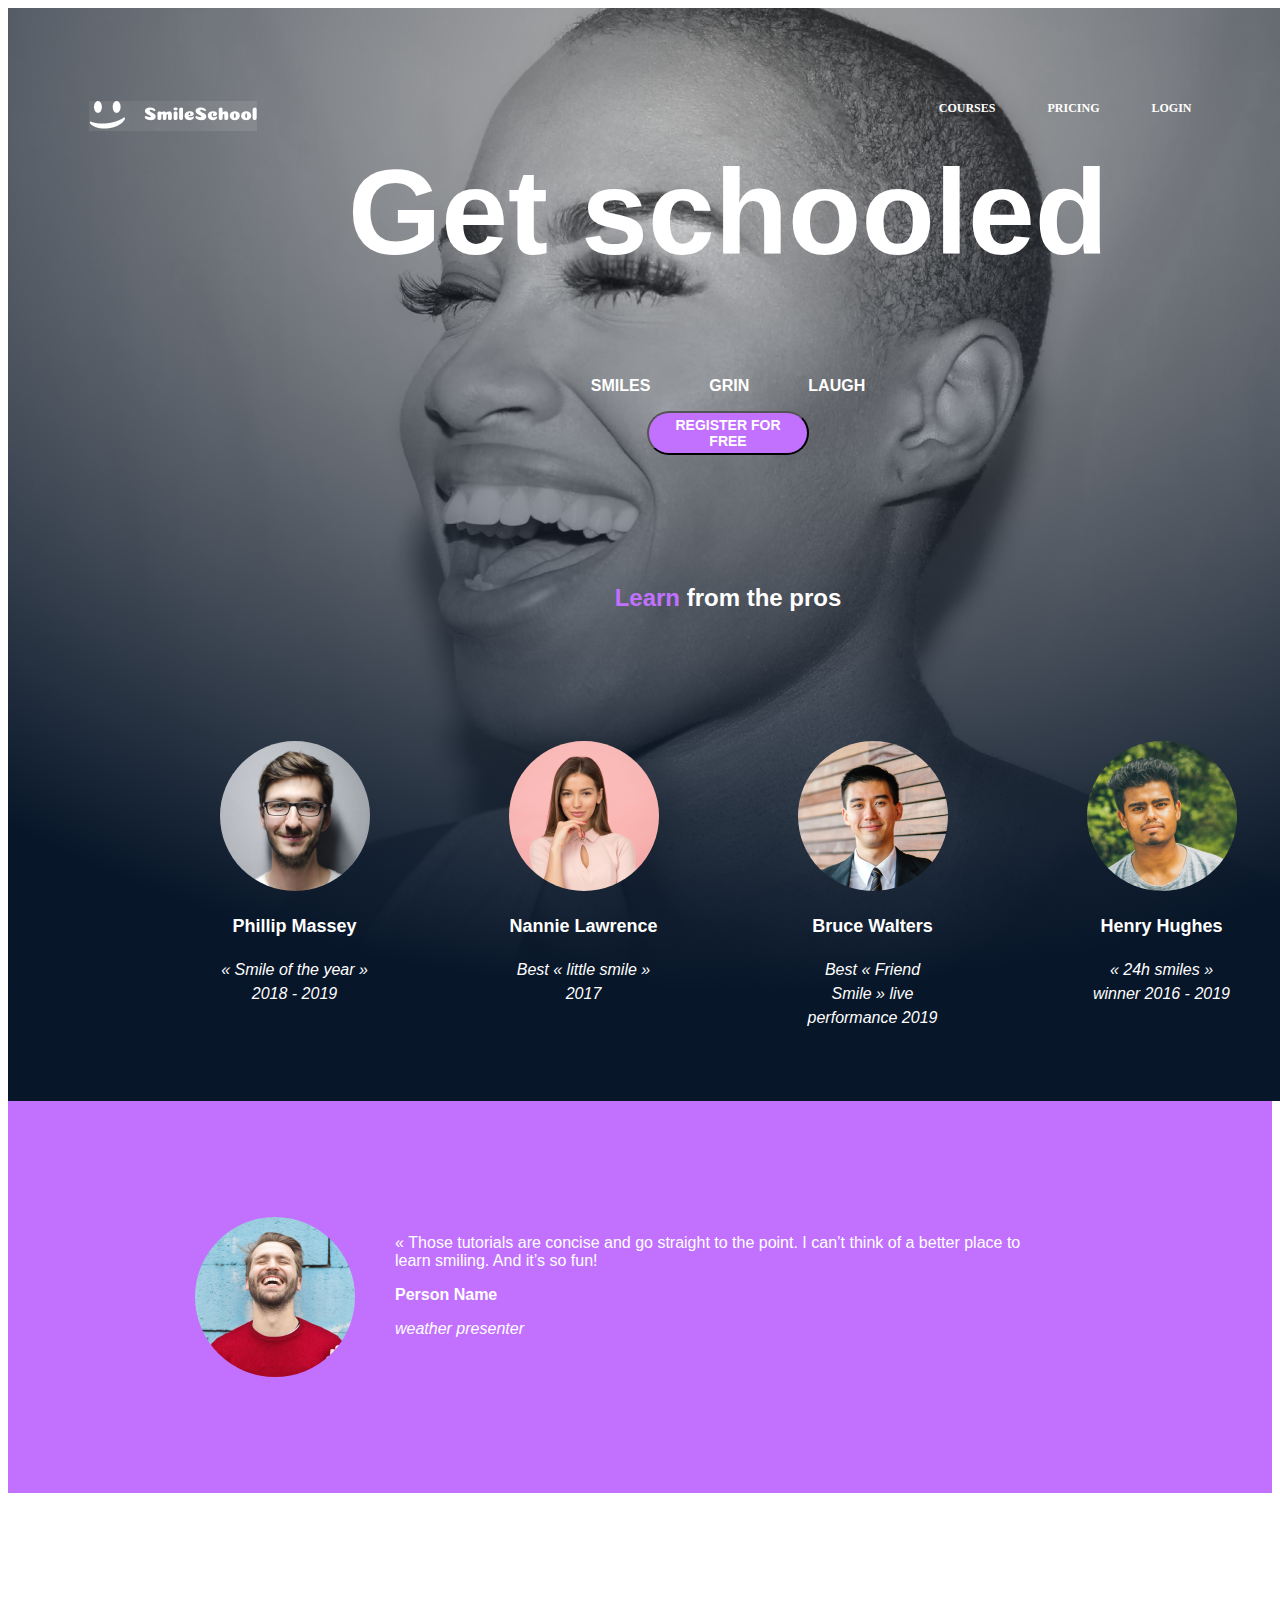
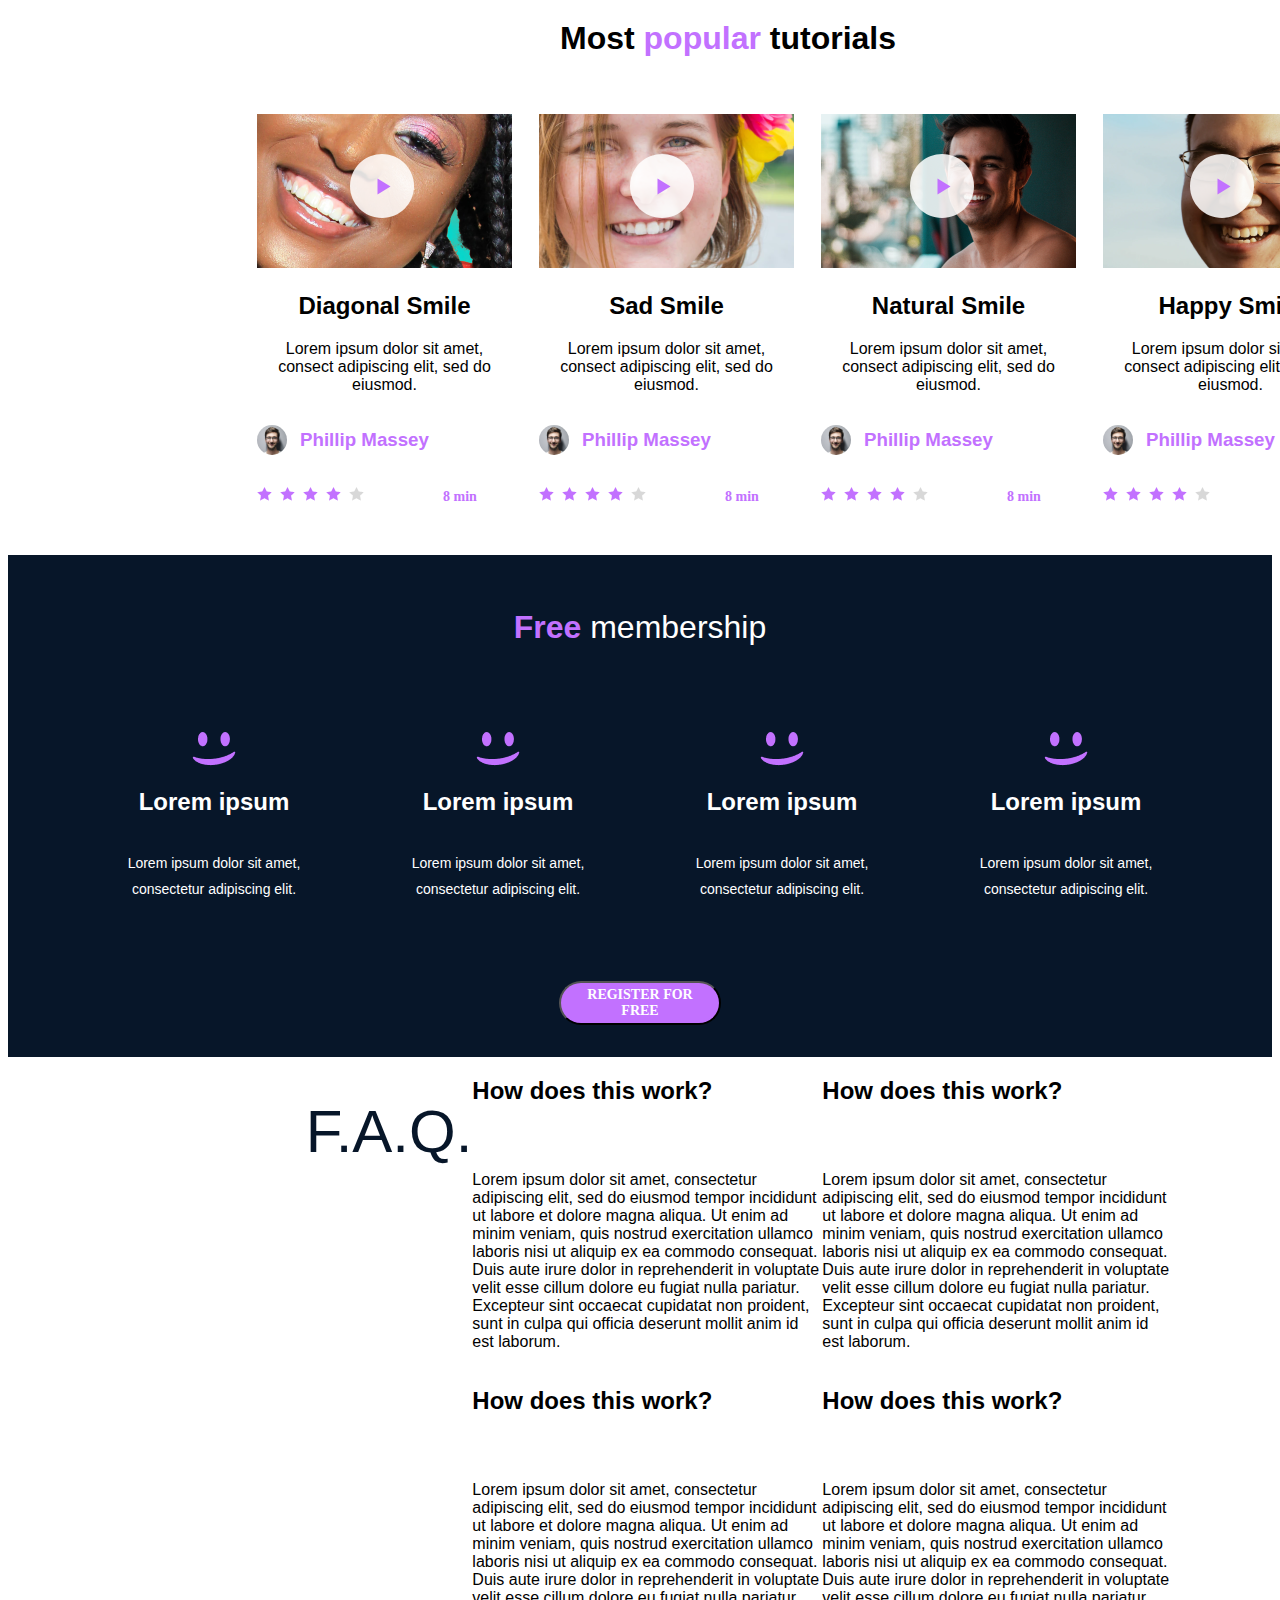
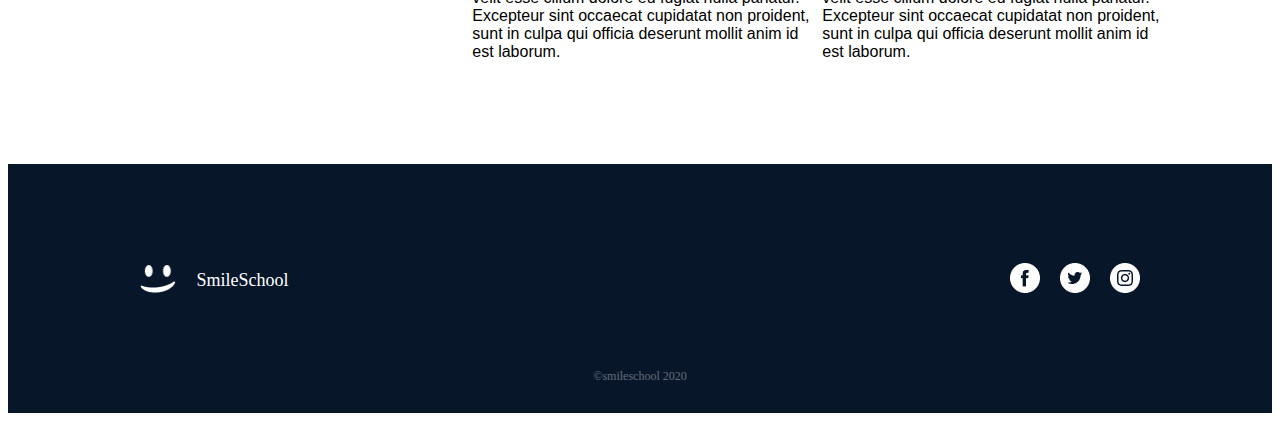
==== commit cb126c55: "added css for faq rows and questions" ====
--- a/css_advanced/index.html
+++ b/css_advanced/index.html
@@ -193,25 +193,25 @@
       <section class="faq">
         <h1>F.A.Q.</h1>
         <div>
-          <div class="row-block">
-            <div class="item-block">
-              <h2>How does this work?</h2>
-              <p>Lorem ipsum dolor sit amet, consectetur adipiscing elit, sed do eiusmod tempor incididunt ut labore et dolore magna aliqua. Ut enim ad minim veniam, quis nostrud exercitation ullamco laboris nisi ut aliquip ex ea commodo consequat. Duis aute irure dolor in reprehenderit in voluptate velit esse cillum dolore eu fugiat nulla pariatur. Excepteur sint occaecat cupidatat non proident, sunt in culpa qui officia deserunt mollit anim id est laborum.</p>
-            </div>
-
-            <div class="item-block">
-              <h2>How does this work?</h2>
-              <p>Lorem ipsum dolor sit amet, consectetur adipiscing elit, sed do eiusmod tempor incididunt ut labore et dolore magna aliqua. Ut enim ad minim veniam, quis nostrud exercitation ullamco laboris nisi ut aliquip ex ea commodo consequat. Duis aute irure dolor in reprehenderit in voluptate velit esse cillum dolore eu fugiat nulla pariatur. Excepteur sint occaecat cupidatat non proident, sunt in culpa qui officia deserunt mollit anim id est laborum.</p>
-            </div>
-          </div>
-
-          <div class="row-block">
-            <div class="item-block">
-              <h2>How does this work?</h2>
-              <p>Lorem ipsum dolor sit amet, consectetur adipiscing elit, sed do eiusmod tempor incididunt ut labore et dolore magna aliqua. Ut enim ad minim veniam, quis nostrud exercitation ullamco laboris nisi ut aliquip ex ea commodo consequat. Duis aute irure dolor in reprehenderit in voluptate velit esse cillum dolore eu fugiat nulla pariatur. Excepteur sint occaecat cupidatat non proident, sunt in culpa qui officia deserunt mollit anim id est laborum.</p>
-            </div>
-
-            <div class="item-block">
+          <div class="faq-row">
+            <div class="faq-item">
+              <h2>How does this work?</h2>
+              <p>Lorem ipsum dolor sit amet, consectetur adipiscing elit, sed do eiusmod tempor incididunt ut labore et dolore magna aliqua. Ut enim ad minim veniam, quis nostrud exercitation ullamco laboris nisi ut aliquip ex ea commodo consequat. Duis aute irure dolor in reprehenderit in voluptate velit esse cillum dolore eu fugiat nulla pariatur. Excepteur sint occaecat cupidatat non proident, sunt in culpa qui officia deserunt mollit anim id est laborum.</p>
+            </div>
+
+            <div class="faq-item">
+              <h2>How does this work?</h2>
+              <p>Lorem ipsum dolor sit amet, consectetur adipiscing elit, sed do eiusmod tempor incididunt ut labore et dolore magna aliqua. Ut enim ad minim veniam, quis nostrud exercitation ullamco laboris nisi ut aliquip ex ea commodo consequat. Duis aute irure dolor in reprehenderit in voluptate velit esse cillum dolore eu fugiat nulla pariatur. Excepteur sint occaecat cupidatat non proident, sunt in culpa qui officia deserunt mollit anim id est laborum.</p>
+            </div>
+          </div>
+
+          <div class="faq-row">
+            <div class="faq-item">
+              <h2>How does this work?</h2>
+              <p>Lorem ipsum dolor sit amet, consectetur adipiscing elit, sed do eiusmod tempor incididunt ut labore et dolore magna aliqua. Ut enim ad minim veniam, quis nostrud exercitation ullamco laboris nisi ut aliquip ex ea commodo consequat. Duis aute irure dolor in reprehenderit in voluptate velit esse cillum dolore eu fugiat nulla pariatur. Excepteur sint occaecat cupidatat non proident, sunt in culpa qui officia deserunt mollit anim id est laborum.</p>
+            </div>
+
+            <div class="faq-item">
               <h2>How does this work?</h2>
               <p>Lorem ipsum dolor sit amet, consectetur adipiscing elit, sed do eiusmod tempor incididunt ut labore et dolore magna aliqua. Ut enim ad minim veniam, quis nostrud exercitation ullamco laboris nisi ut aliquip ex ea commodo consequat. Duis aute irure dolor in reprehenderit in voluptate velit esse cillum dolore eu fugiat nulla pariatur. Excepteur sint occaecat cupidatat non proident, sunt in culpa qui officia deserunt mollit anim id est laborum.</p>
             </div>
--- a/css_advanced/styles.css
+++ b/css_advanced/styles.css
@@ -1,5 +1,5 @@
 * {
-  font-family: 'Source Sans Pro';
+  font-family: "Source Sans Pro", Arial, Helvetica, sans-serif, "Coiny";
 }
 
 header {
@@ -164,8 +164,12 @@
 }
 
 .faq {
-width: 920px;
-height: 707px;
+  width: 920px;
+  height: 707px;
+  display: flex;
+  justify-content: center;
+  margin-left: 271px;
+  margin-right: 271px;
 }
 .faq h1 {
   color: #071629;
@@ -177,6 +181,21 @@
   font-weight: 400;
   line-height: normal;
 }
+
+.faq-item {
+  display: flex;
+  width: 350px;
+  flex-direction: column;
+  justify-content: center;
+  align-items: flex-start;
+  gap: 30px;
+}
+
+.faq-row {
+  display: flex;
+  justify-content: space-around;
+}
+
 .center-horizontally {
   display: flex;
   justify-content: center;
@@ -262,7 +281,9 @@
 
 .playbutton {
   position: absolute;
-  /* left: 300px; */
+  /* top: 30px; */
+  margin-top: 40px;
+  z-index: 1;
 }
 
 .pb1 {
@@ -298,6 +319,17 @@
   gap: 79px;
 }
 
+.rating p {
+
+  color: #C271FF;
+
+  text-align: right;
+  font-family: "Source Sans Pro";
+  font-size: 14px;
+  font-style: normal;
+  font-weight: 600;
+  line-height: 27px;
+}
 .video-box h1 {
   height: 40px;
   width: 294px;
@@ -315,7 +347,7 @@
 footer .row-block p {
   color: #FFF;
 
-  font-family: Coiny;
+  font-family: "Coiny";
   font-size: 18px;
   font-style: normal;
   font-weight: 400;
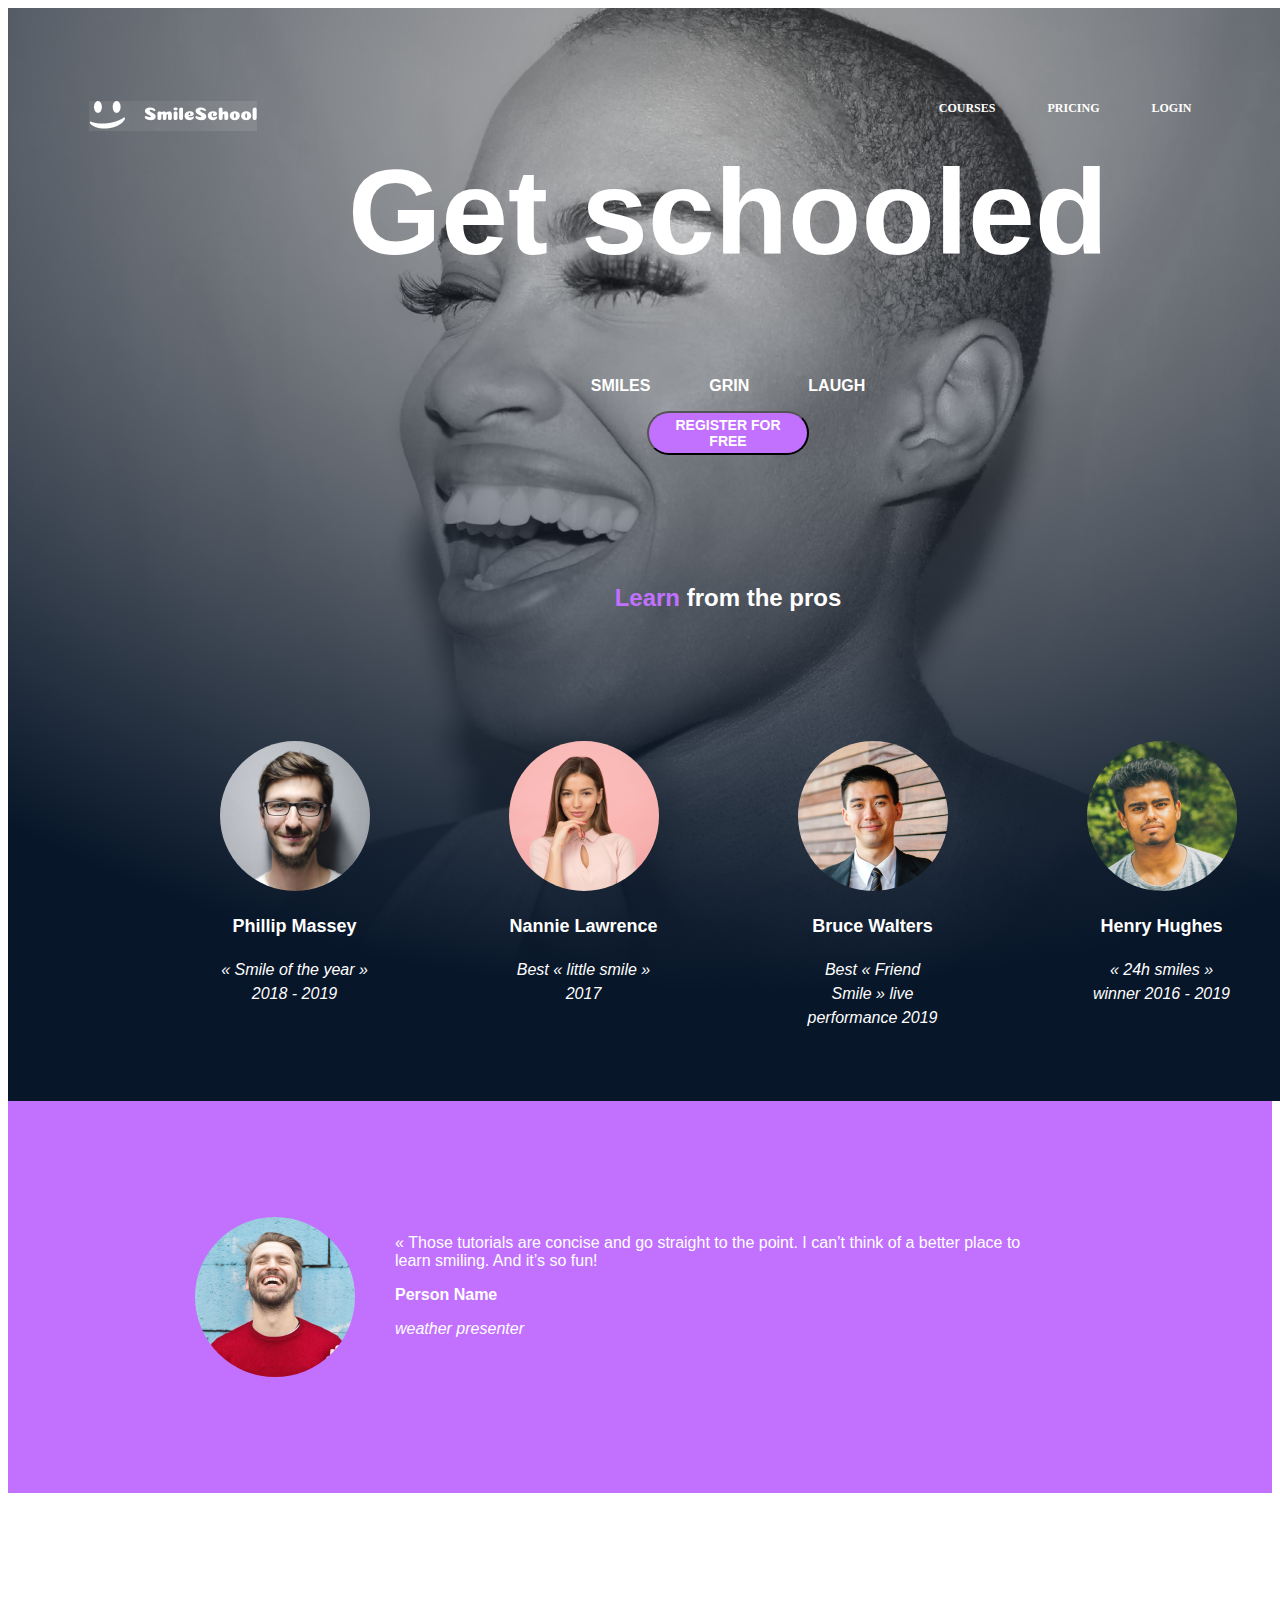
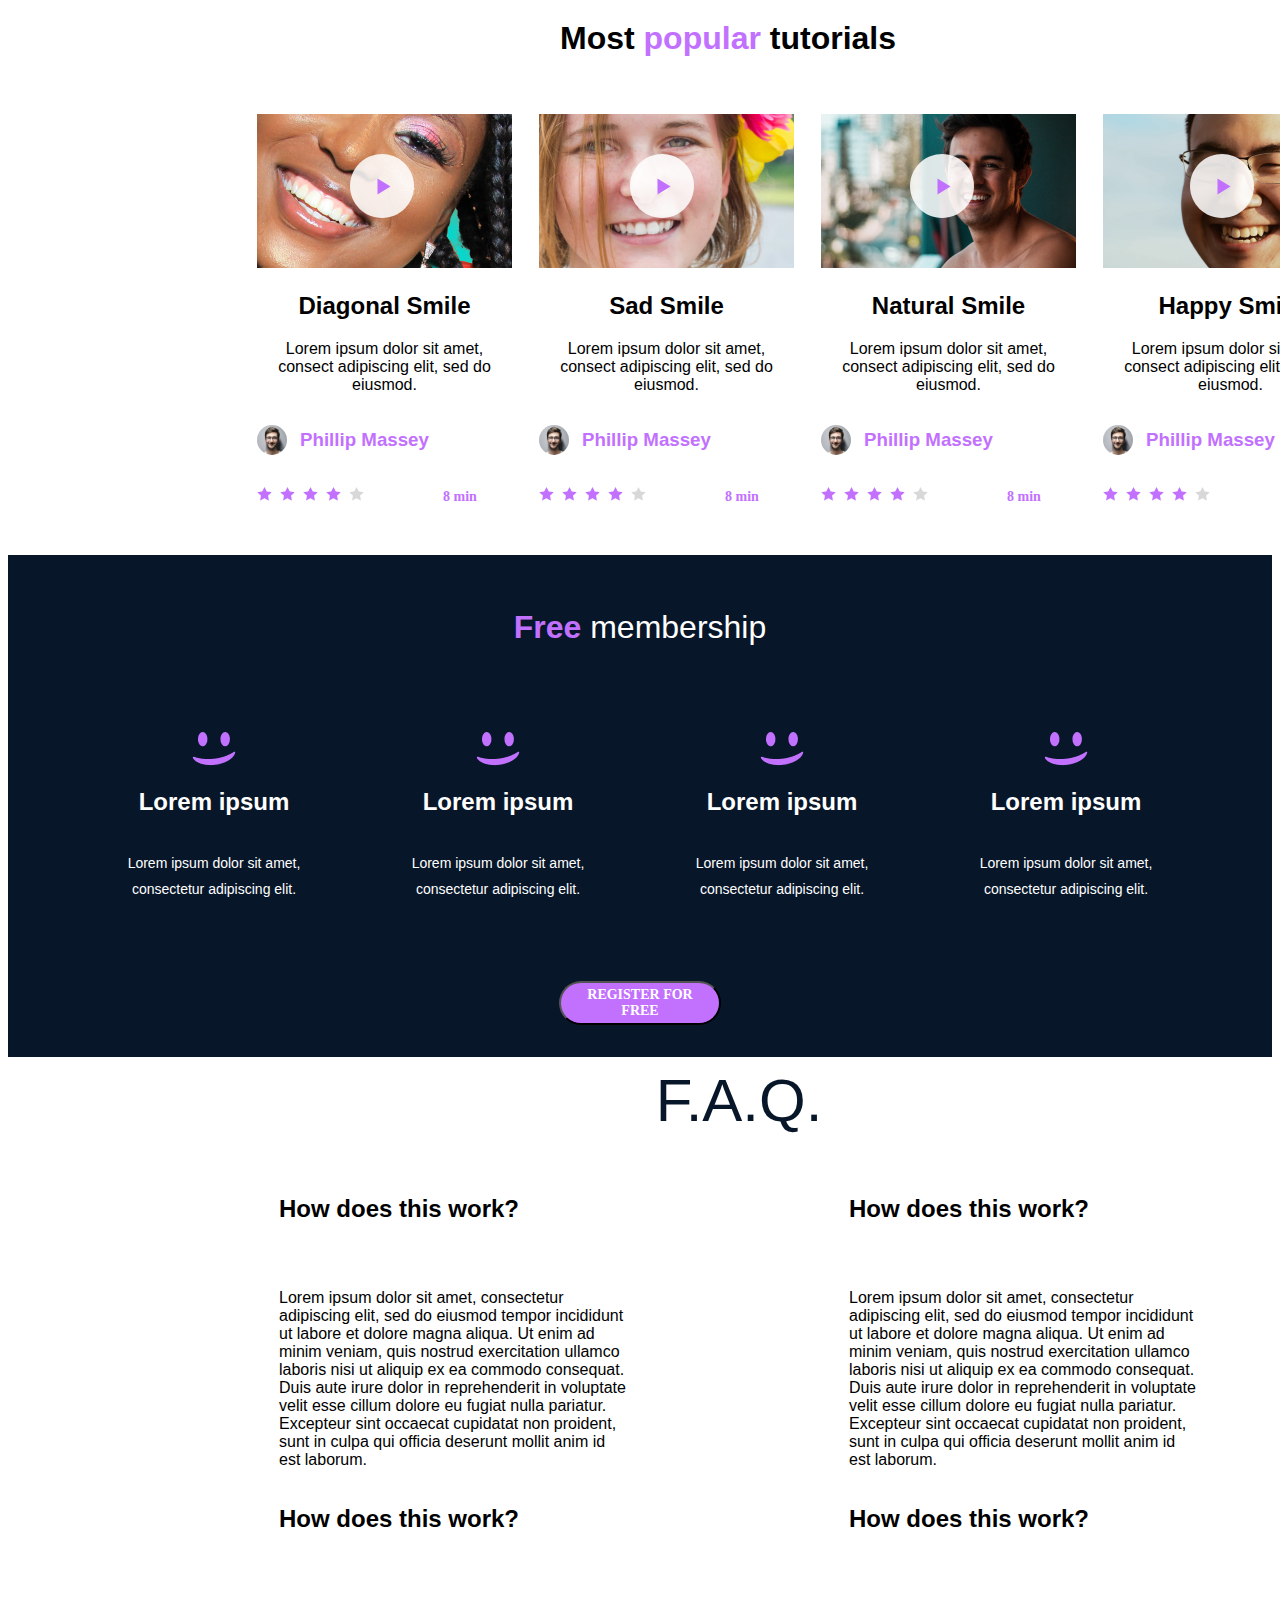
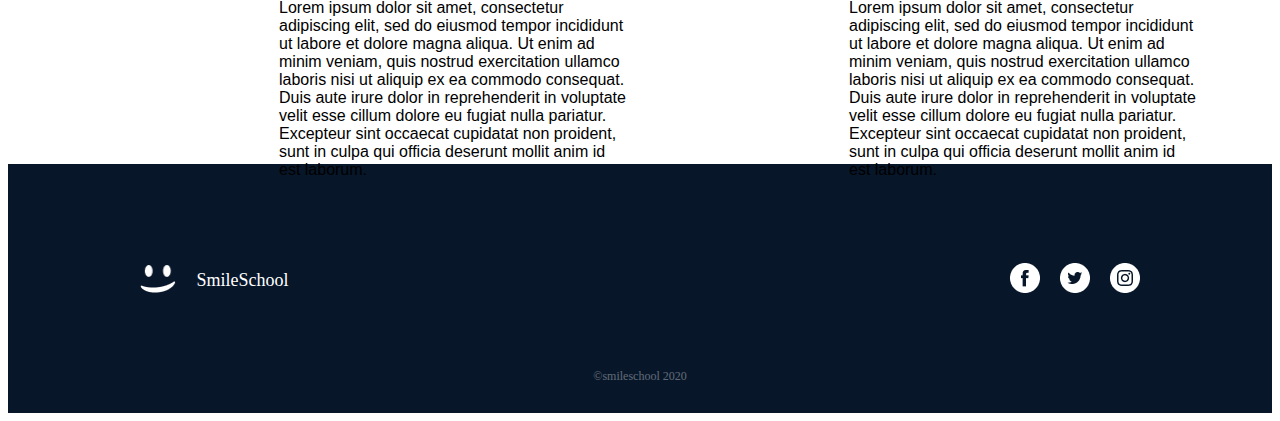
==== commit ccad3c3f: "made flex direction column in faq" ====
--- a/css_advanced/index.html
+++ b/css_advanced/index.html
@@ -192,29 +192,27 @@
       <!-- FAQ section -->
       <section class="faq">
         <h1>F.A.Q.</h1>
-        <div>
-          <div class="faq-row">
-            <div class="faq-item">
-              <h2>How does this work?</h2>
-              <p>Lorem ipsum dolor sit amet, consectetur adipiscing elit, sed do eiusmod tempor incididunt ut labore et dolore magna aliqua. Ut enim ad minim veniam, quis nostrud exercitation ullamco laboris nisi ut aliquip ex ea commodo consequat. Duis aute irure dolor in reprehenderit in voluptate velit esse cillum dolore eu fugiat nulla pariatur. Excepteur sint occaecat cupidatat non proident, sunt in culpa qui officia deserunt mollit anim id est laborum.</p>
-            </div>
-
-            <div class="faq-item">
-              <h2>How does this work?</h2>
-              <p>Lorem ipsum dolor sit amet, consectetur adipiscing elit, sed do eiusmod tempor incididunt ut labore et dolore magna aliqua. Ut enim ad minim veniam, quis nostrud exercitation ullamco laboris nisi ut aliquip ex ea commodo consequat. Duis aute irure dolor in reprehenderit in voluptate velit esse cillum dolore eu fugiat nulla pariatur. Excepteur sint occaecat cupidatat non proident, sunt in culpa qui officia deserunt mollit anim id est laborum.</p>
-            </div>
-          </div>
-
-          <div class="faq-row">
-            <div class="faq-item">
-              <h2>How does this work?</h2>
-              <p>Lorem ipsum dolor sit amet, consectetur adipiscing elit, sed do eiusmod tempor incididunt ut labore et dolore magna aliqua. Ut enim ad minim veniam, quis nostrud exercitation ullamco laboris nisi ut aliquip ex ea commodo consequat. Duis aute irure dolor in reprehenderit in voluptate velit esse cillum dolore eu fugiat nulla pariatur. Excepteur sint occaecat cupidatat non proident, sunt in culpa qui officia deserunt mollit anim id est laborum.</p>
-            </div>
-
-            <div class="faq-item">
-              <h2>How does this work?</h2>
-              <p>Lorem ipsum dolor sit amet, consectetur adipiscing elit, sed do eiusmod tempor incididunt ut labore et dolore magna aliqua. Ut enim ad minim veniam, quis nostrud exercitation ullamco laboris nisi ut aliquip ex ea commodo consequat. Duis aute irure dolor in reprehenderit in voluptate velit esse cillum dolore eu fugiat nulla pariatur. Excepteur sint occaecat cupidatat non proident, sunt in culpa qui officia deserunt mollit anim id est laborum.</p>
-            </div>
+        <div class="faq-row">
+          <div class="faq-item">
+            <h2>How does this work?</h2>
+            <p>Lorem ipsum dolor sit amet, consectetur adipiscing elit, sed do eiusmod tempor incididunt ut labore et dolore magna aliqua. Ut enim ad minim veniam, quis nostrud exercitation ullamco laboris nisi ut aliquip ex ea commodo consequat. Duis aute irure dolor in reprehenderit in voluptate velit esse cillum dolore eu fugiat nulla pariatur. Excepteur sint occaecat cupidatat non proident, sunt in culpa qui officia deserunt mollit anim id est laborum.</p>
+          </div>
+
+          <div class="faq-item">
+            <h2>How does this work?</h2>
+            <p>Lorem ipsum dolor sit amet, consectetur adipiscing elit, sed do eiusmod tempor incididunt ut labore et dolore magna aliqua. Ut enim ad minim veniam, quis nostrud exercitation ullamco laboris nisi ut aliquip ex ea commodo consequat. Duis aute irure dolor in reprehenderit in voluptate velit esse cillum dolore eu fugiat nulla pariatur. Excepteur sint occaecat cupidatat non proident, sunt in culpa qui officia deserunt mollit anim id est laborum.</p>
+          </div>
+        </div>
+
+        <div class="faq-row">
+          <div class="faq-item">
+            <h2>How does this work?</h2>
+            <p>Lorem ipsum dolor sit amet, consectetur adipiscing elit, sed do eiusmod tempor incididunt ut labore et dolore magna aliqua. Ut enim ad minim veniam, quis nostrud exercitation ullamco laboris nisi ut aliquip ex ea commodo consequat. Duis aute irure dolor in reprehenderit in voluptate velit esse cillum dolore eu fugiat nulla pariatur. Excepteur sint occaecat cupidatat non proident, sunt in culpa qui officia deserunt mollit anim id est laborum.</p>
+          </div>
+
+          <div class="faq-item">
+            <h2>How does this work?</h2>
+            <p>Lorem ipsum dolor sit amet, consectetur adipiscing elit, sed do eiusmod tempor incididunt ut labore et dolore magna aliqua. Ut enim ad minim veniam, quis nostrud exercitation ullamco laboris nisi ut aliquip ex ea commodo consequat. Duis aute irure dolor in reprehenderit in voluptate velit esse cillum dolore eu fugiat nulla pariatur. Excepteur sint occaecat cupidatat non proident, sunt in culpa qui officia deserunt mollit anim id est laborum.</p>
           </div>
         </div>
       </section>
--- a/css_advanced/styles.css
+++ b/css_advanced/styles.css
@@ -170,6 +170,7 @@
   justify-content: center;
   margin-left: 271px;
   margin-right: 271px;
+  flex-direction: column;
 }
 .faq h1 {
   color: #071629;
@@ -194,6 +195,7 @@
 .faq-row {
   display: flex;
   justify-content: space-around;
+  gap: 220px;
 }
 
 .center-horizontally {
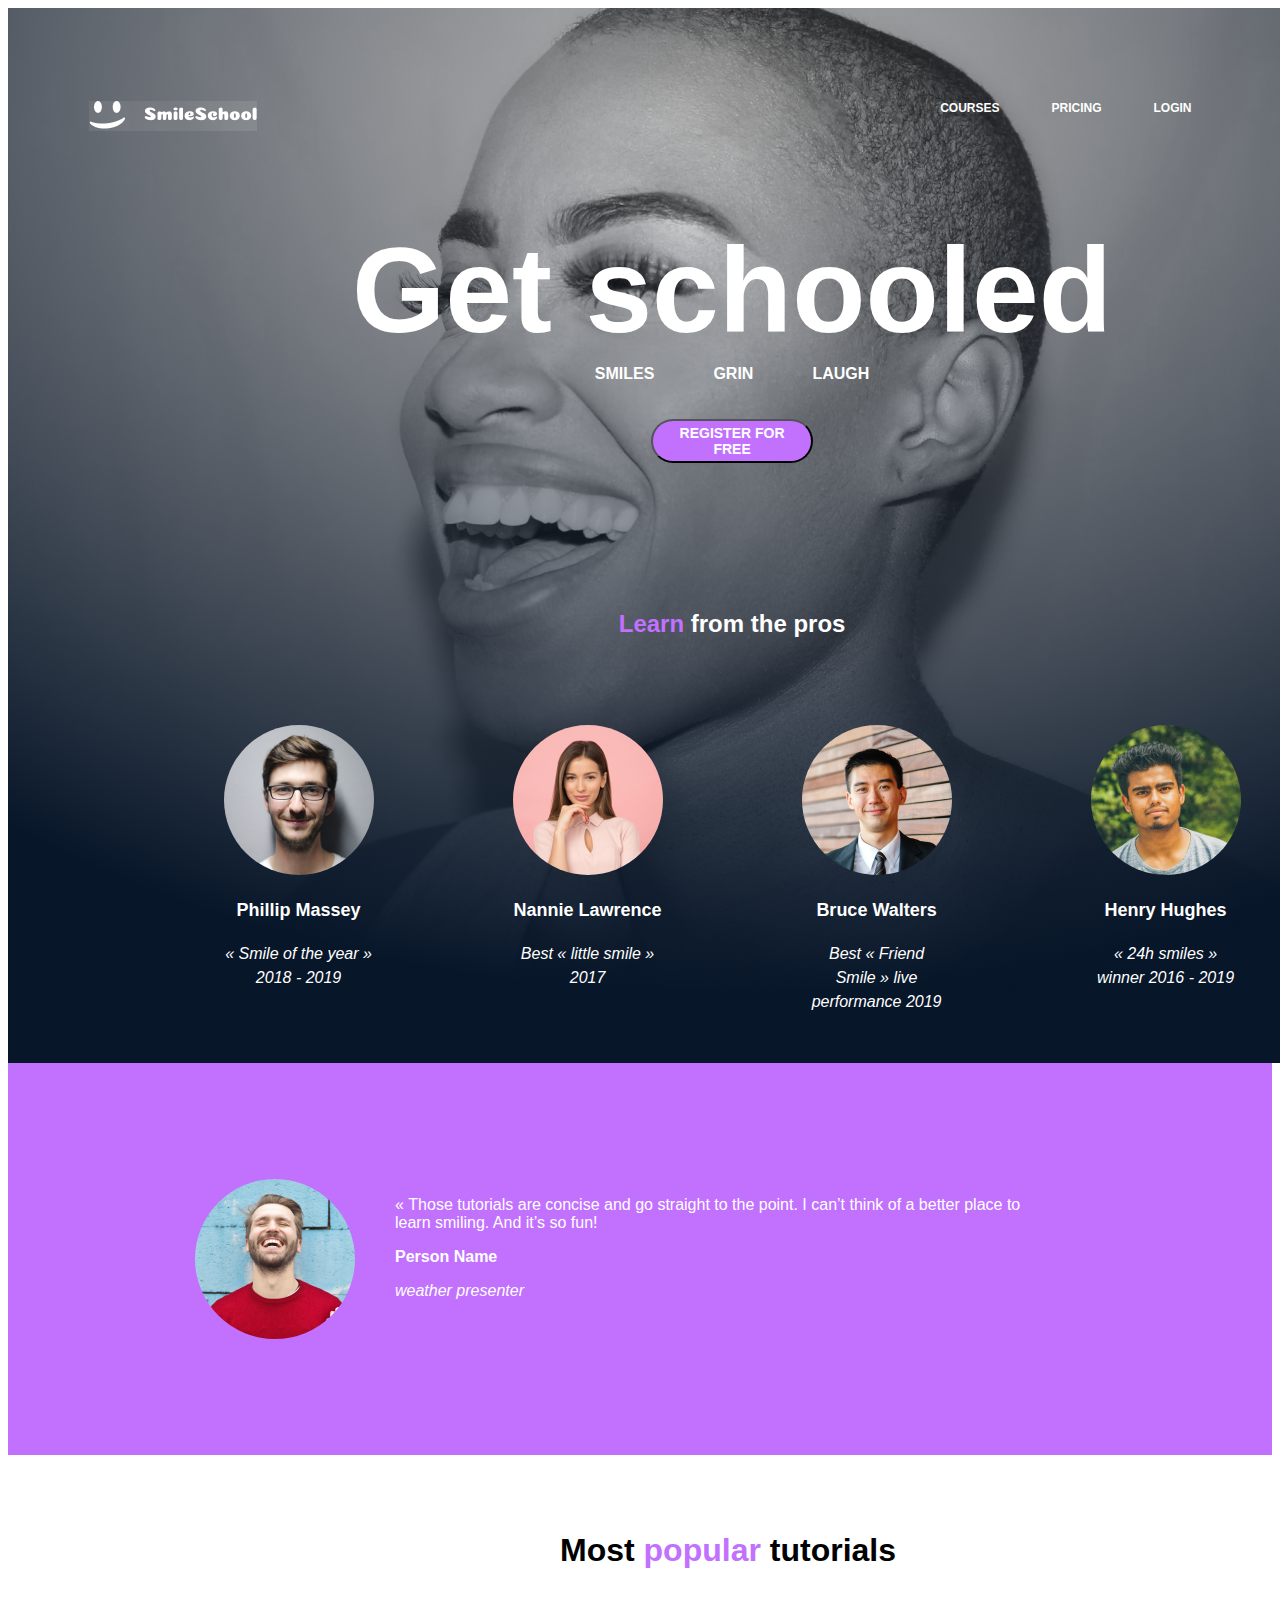
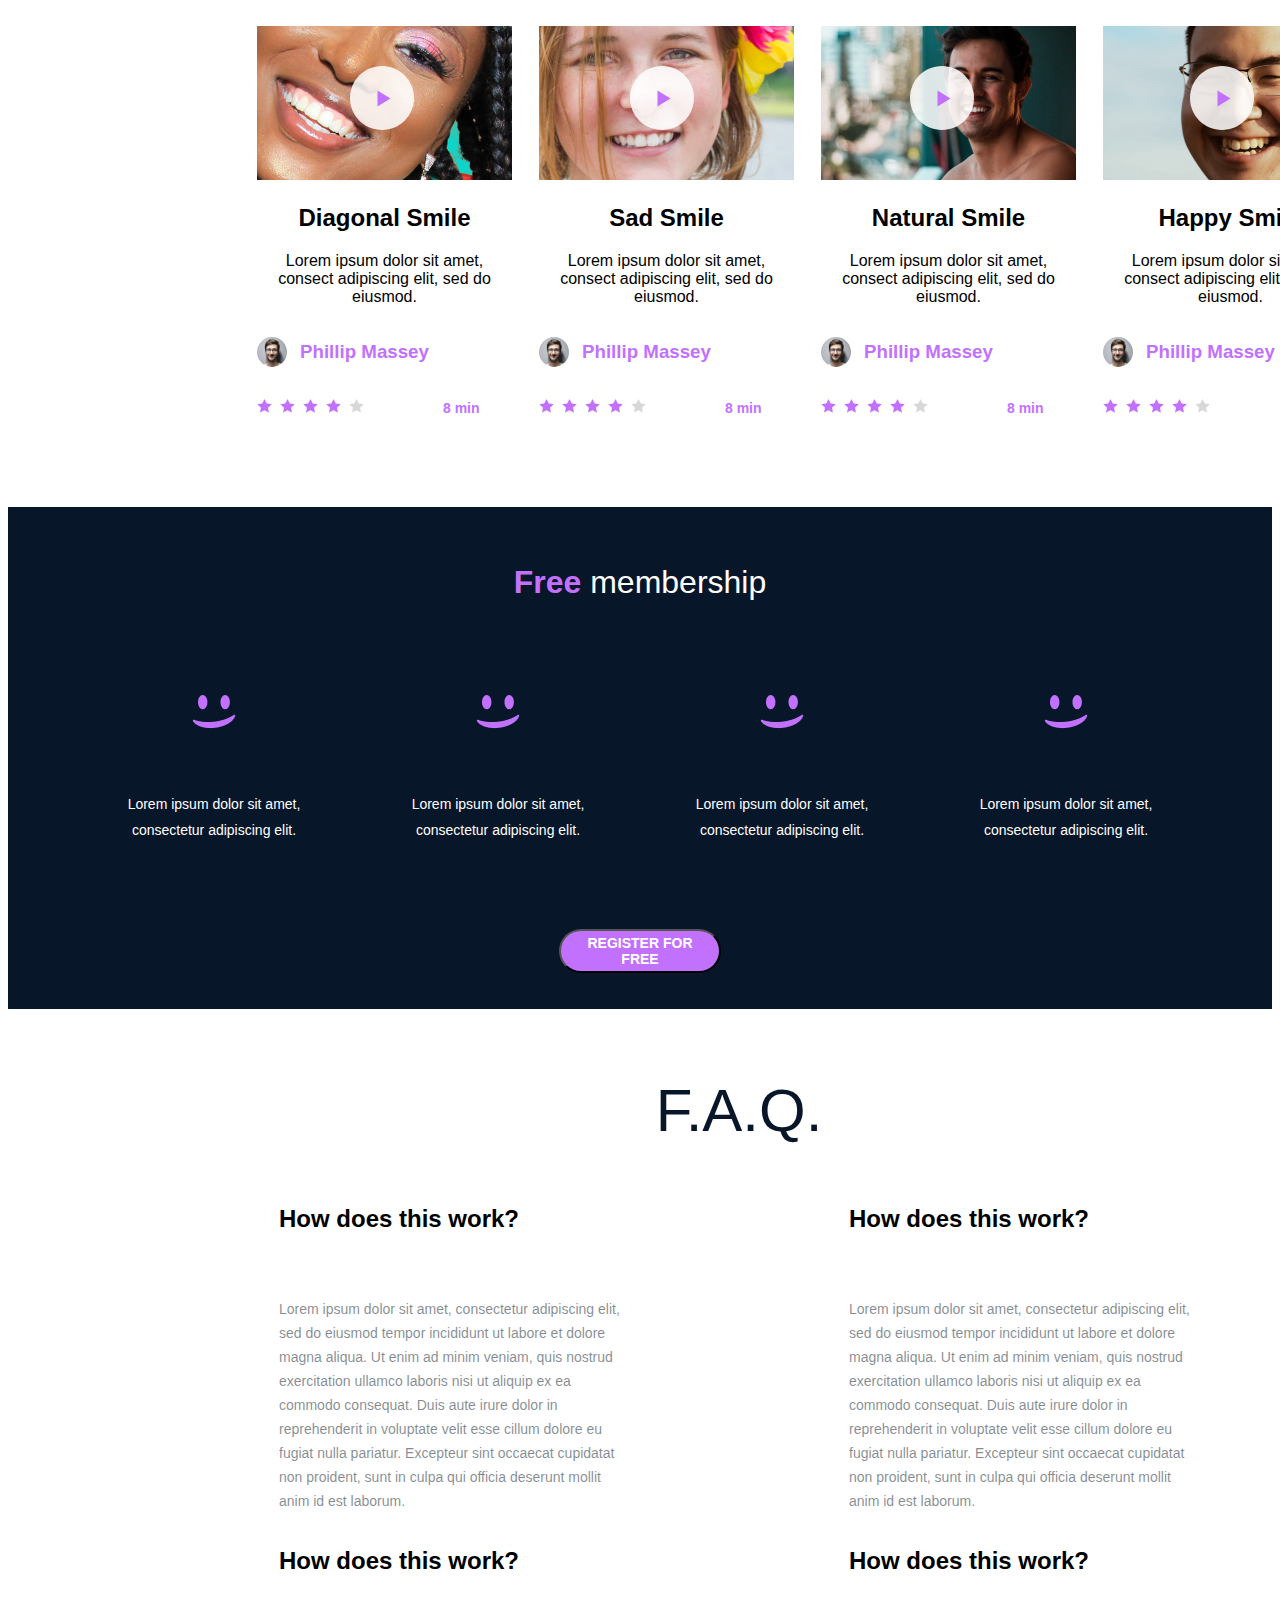
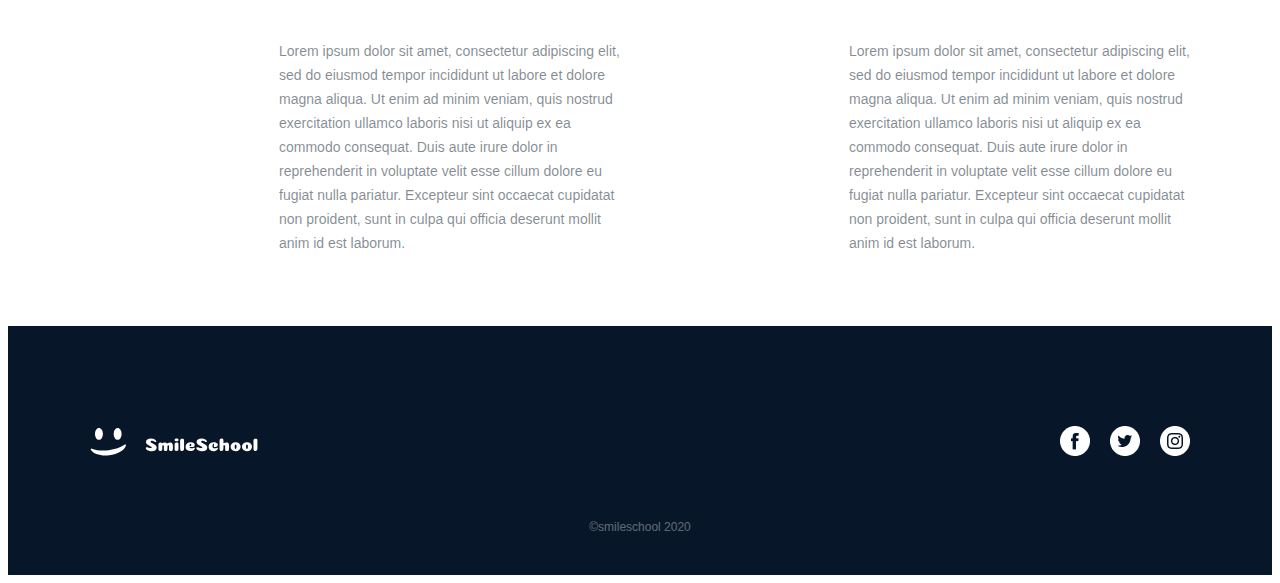
==== commit df6bc1f9: "using svg for footer instead of png" ====
--- a/css_advanced/index.html
+++ b/css_advanced/index.html
@@ -221,10 +221,16 @@
     <footer>
       <div class="footer-content">
         <div class="row-block">
-          <div class="footer-logo">
+          <!-- <div class="footer-logo">
             <img src="images/footerSmile.png">
             <p>SmileSchool</p>
-          </div>
+          </div> -->
+          <svg width="169" height="30" viewBox="0 0 169 30" fill="none" xmlns="http://www.w3.org/2000/svg">
+            <path d="M61.156 10.544C62.584 10.544 63.802 10.838 64.81 11.426C65.818 12.014 66.322 12.638 66.322 13.298C66.322 13.478 66.28 13.634 66.196 13.766C66.124 13.886 66.028 13.976 65.908 14.036C65.8 14.084 65.68 14.108 65.548 14.108C65.332 14.108 65.008 14 64.576 13.784C64.144 13.556 63.664 13.334 63.136 13.118C62.608 12.89 62.122 12.776 61.678 12.776C60.97 12.776 60.616 13.064 60.616 13.64C60.616 13.82 60.67 13.994 60.778 14.162C60.898 14.318 61.084 14.486 61.336 14.666C61.588 14.834 61.834 14.984 62.074 15.116C62.314 15.248 62.644 15.428 63.064 15.656C63.484 15.872 63.838 16.064 64.126 16.232C65.05 16.76 65.698 17.264 66.07 17.744C66.442 18.224 66.628 18.776 66.628 19.4C66.628 21.884 64.954 23.126 61.606 23.126C60.946 23.126 60.304 23.06 59.68 22.928C59.068 22.796 58.528 22.622 58.06 22.406C57.604 22.19 57.196 21.95 56.836 21.686C56.488 21.422 56.224 21.152 56.044 20.876C55.864 20.6 55.774 20.342 55.774 20.102C55.774 19.838 55.858 19.616 56.026 19.436C56.206 19.244 56.464 19.148 56.8 19.148C57.052 19.148 57.658 19.31 58.618 19.634C59.578 19.946 60.352 20.102 60.94 20.102C61.48 20.102 61.75 19.916 61.75 19.544C61.75 19.436 61.726 19.34 61.678 19.256C61.642 19.16 61.57 19.07 61.462 18.986C61.366 18.89 61.252 18.806 61.12 18.734C61 18.65 60.826 18.548 60.598 18.428C60.382 18.308 60.16 18.188 59.932 18.068C59.716 17.948 59.428 17.792 59.068 17.6C58.708 17.408 58.36 17.216 58.024 17.024C57.58 16.772 57.196 16.46 56.872 16.088C56.56 15.716 56.332 15.35 56.188 14.99C56.044 14.618 55.972 14.276 55.972 13.964C55.972 12.956 56.422 12.134 57.322 11.498C58.222 10.862 59.5 10.544 61.156 10.544ZM79 18.248C79 17.576 78.73 17.24 78.19 17.24C77.95 17.24 77.77 17.378 77.65 17.654C77.53 17.93 77.47 18.278 77.47 18.698C77.47 19.334 77.458 19.862 77.434 20.282C77.422 20.702 77.386 21.08 77.326 21.416C77.266 21.752 77.194 22.016 77.11 22.208C77.026 22.4 76.912 22.562 76.768 22.694C76.624 22.814 76.462 22.898 76.282 22.946C76.102 22.982 75.874 23 75.598 23C75.178 23 74.836 22.94 74.572 22.82C74.32 22.7 74.14 22.532 74.032 22.316C73.924 22.1 73.87 21.83 73.87 21.506V18.248C73.87 17.576 73.6 17.24 73.06 17.24C72.844 17.24 72.664 17.366 72.52 17.618C72.388 17.858 72.322 18.176 72.322 18.572V21.074C72.322 21.794 72.172 22.298 71.872 22.586C71.572 22.862 71.044 23 70.288 23C69.58 23 69.094 22.838 68.83 22.514C68.578 22.178 68.452 21.632 68.452 20.876V16.448C68.452 15.836 68.614 15.344 68.938 14.972C69.274 14.6 69.718 14.414 70.27 14.414C71.254 14.414 71.878 14.732 72.142 15.368C72.598 15.032 73.042 14.798 73.474 14.666C73.918 14.534 74.434 14.468 75.022 14.468C75.91 14.468 76.552 14.852 76.948 15.62C77.008 15.572 77.068 15.524 77.128 15.476C78.052 14.804 79.186 14.468 80.53 14.468C81.382 14.468 81.994 14.792 82.366 15.44C82.738 16.088 82.924 17.174 82.924 18.698C82.924 19.334 82.912 19.862 82.888 20.282C82.876 20.702 82.84 21.08 82.78 21.416C82.72 21.752 82.642 22.016 82.546 22.208C82.462 22.4 82.336 22.562 82.168 22.694C82.012 22.814 81.832 22.898 81.628 22.946C81.436 22.982 81.19 23 80.89 23C80.434 23 80.062 22.94 79.774 22.82C79.498 22.7 79.3 22.532 79.18 22.316C79.06 22.1 79 21.83 79 21.506V18.248ZM84.567 11.912C84.567 11.516 84.735 11.192 85.071 10.94C85.419 10.676 85.905 10.544 86.529 10.544C87.837 10.544 88.491 11 88.491 11.912C88.491 12.416 88.323 12.77 87.987 12.974C87.663 13.178 87.177 13.28 86.529 13.28C85.965 13.28 85.497 13.172 85.125 12.956C84.753 12.74 84.567 12.392 84.567 11.912ZM88.473 21.074C88.473 21.794 88.323 22.298 88.023 22.586C87.723 22.862 87.195 23 86.439 23C85.731 23 85.245 22.838 84.981 22.514C84.729 22.178 84.603 21.632 84.603 20.876V16.448C84.603 15.836 84.765 15.344 85.089 14.972C85.425 14.6 85.869 14.414 86.421 14.414C87.069 14.414 87.573 14.558 87.933 14.846C88.293 15.122 88.473 15.638 88.473 16.394V21.074ZM94.0653 20.282C94.0653 21.254 93.9033 21.95 93.5793 22.37C93.2553 22.79 92.7573 23 92.0853 23C91.4133 23 90.9213 22.814 90.6093 22.442C90.2973 22.058 90.1413 21.386 90.1413 20.426L90.1053 12.83C90.1053 12.518 90.1353 12.242 90.1953 12.002C90.2673 11.762 90.3573 11.558 90.4653 11.39C90.5853 11.222 90.7293 11.084 90.8973 10.976C91.0653 10.868 91.2453 10.79 91.4373 10.742C91.6413 10.694 91.8573 10.67 92.0853 10.67C92.7453 10.67 93.2373 10.802 93.5613 11.066C93.8973 11.33 94.0653 11.864 94.0653 12.668V20.282ZM100.663 23.108C99.1988 23.108 97.9868 22.73 97.0268 21.974C96.0788 21.218 95.6048 20.186 95.6048 18.878C95.6048 17.462 96.0728 16.346 97.0088 15.53C97.9568 14.702 99.1748 14.288 100.663 14.288C102.067 14.288 103.093 14.54 103.741 15.044C104.401 15.536 104.731 16.214 104.731 17.078C104.731 17.246 104.707 17.408 104.659 17.564C104.623 17.72 104.557 17.876 104.461 18.032C104.377 18.176 104.257 18.314 104.101 18.446C103.957 18.566 103.789 18.68 103.597 18.788C103.405 18.884 103.177 18.962 102.913 19.022C102.649 19.07 102.367 19.094 102.067 19.094L99.5288 19.112C99.6488 19.496 99.8648 19.802 100.177 20.03C100.489 20.246 100.885 20.354 101.365 20.354C101.881 20.354 102.409 20.288 102.949 20.156C103.177 20.096 103.423 20 103.687 19.868C103.963 19.736 104.161 19.67 104.281 19.67C104.485 19.67 104.641 19.73 104.749 19.85C104.869 19.97 104.929 20.12 104.929 20.3C104.929 20.516 104.833 20.78 104.641 21.092C104.449 21.392 104.179 21.698 103.831 22.01C103.495 22.31 103.045 22.568 102.481 22.784C101.917 23 101.311 23.108 100.663 23.108ZM99.4388 17.96C100.267 17.948 100.717 17.942 100.789 17.942C100.969 17.942 101.101 17.834 101.185 17.618C101.245 17.462 101.275 17.246 101.275 16.97C101.275 16.214 101.047 15.836 100.591 15.836C100.423 15.836 100.255 15.926 100.087 16.106C99.9308 16.286 99.7928 16.544 99.6728 16.88C99.5528 17.204 99.4748 17.564 99.4388 17.96ZM111.746 10.544C113.174 10.544 114.392 10.838 115.4 11.426C116.408 12.014 116.912 12.638 116.912 13.298C116.912 13.478 116.87 13.634 116.786 13.766C116.714 13.886 116.618 13.976 116.498 14.036C116.39 14.084 116.27 14.108 116.138 14.108C115.922 14.108 115.598 14 115.166 13.784C114.734 13.556 114.254 13.334 113.726 13.118C113.198 12.89 112.712 12.776 112.268 12.776C111.56 12.776 111.206 13.064 111.206 13.64C111.206 13.82 111.26 13.994 111.368 14.162C111.488 14.318 111.674 14.486 111.926 14.666C112.178 14.834 112.424 14.984 112.664 15.116C112.904 15.248 113.234 15.428 113.654 15.656C114.074 15.872 114.428 16.064 114.716 16.232C115.64 16.76 116.288 17.264 116.66 17.744C117.032 18.224 117.218 18.776 117.218 19.4C117.218 21.884 115.544 23.126 112.196 23.126C111.536 23.126 110.894 23.06 110.27 22.928C109.658 22.796 109.118 22.622 108.65 22.406C108.194 22.19 107.786 21.95 107.426 21.686C107.078 21.422 106.814 21.152 106.634 20.876C106.454 20.6 106.364 20.342 106.364 20.102C106.364 19.838 106.448 19.616 106.616 19.436C106.796 19.244 107.054 19.148 107.39 19.148C107.642 19.148 108.248 19.31 109.208 19.634C110.168 19.946 110.942 20.102 111.53 20.102C112.07 20.102 112.34 19.916 112.34 19.544C112.34 19.436 112.316 19.34 112.268 19.256C112.232 19.16 112.16 19.07 112.052 18.986C111.956 18.89 111.842 18.806 111.71 18.734C111.59 18.65 111.416 18.548 111.188 18.428C110.972 18.308 110.75 18.188 110.522 18.068C110.306 17.948 110.018 17.792 109.658 17.6C109.298 17.408 108.95 17.216 108.614 17.024C108.17 16.772 107.786 16.46 107.462 16.088C107.15 15.716 106.922 15.35 106.778 14.99C106.634 14.618 106.562 14.276 106.562 13.964C106.562 12.956 107.012 12.134 107.912 11.498C108.812 10.862 110.09 10.544 111.746 10.544ZM124.068 16.268C124.068 15.992 123.912 15.854 123.6 15.854C123.372 15.854 123.168 15.98 122.988 16.232C122.808 16.484 122.67 16.802 122.574 17.186C122.478 17.558 122.43 17.948 122.43 18.356C122.43 18.956 122.61 19.442 122.97 19.814C123.342 20.186 123.84 20.372 124.464 20.372C125.076 20.372 125.604 20.3 126.048 20.156C126.228 20.108 126.444 20.018 126.696 19.886C126.96 19.754 127.146 19.688 127.254 19.688C127.422 19.688 127.56 19.718 127.668 19.778C127.776 19.838 127.848 19.91 127.884 19.994C127.932 20.078 127.956 20.168 127.956 20.264C127.956 20.432 127.896 20.636 127.776 20.876C127.668 21.116 127.494 21.368 127.254 21.632C127.014 21.896 126.732 22.142 126.408 22.37C126.096 22.586 125.706 22.766 125.238 22.91C124.77 23.054 124.278 23.126 123.762 23.126C122.274 23.126 121.05 22.73 120.09 21.938C119.13 21.134 118.65 20.036 118.65 18.644C118.65 17.756 118.866 16.982 119.298 16.322C119.742 15.65 120.348 15.146 121.116 14.81C121.884 14.462 122.766 14.288 123.762 14.288C124.71 14.288 125.49 14.402 126.102 14.63C126.726 14.846 127.17 15.14 127.434 15.512C127.698 15.884 127.83 16.328 127.83 16.844C127.83 17.072 127.782 17.306 127.686 17.546C127.602 17.786 127.464 18.026 127.272 18.266C127.092 18.506 126.822 18.704 126.462 18.86C126.102 19.004 125.682 19.076 125.202 19.076C124.986 19.076 124.806 19.064 124.662 19.04C124.53 19.016 124.386 18.968 124.23 18.896C124.086 18.812 123.978 18.68 123.906 18.5C123.834 18.32 123.798 18.092 123.798 17.816C123.798 17.576 123.84 17.288 123.924 16.952C124.02 16.604 124.068 16.376 124.068 16.268ZM135.15 18.176C135.15 17.492 134.886 17.15 134.358 17.15C134.262 17.15 134.172 17.162 134.088 17.186C134.016 17.21 133.944 17.24 133.872 17.276C133.812 17.312 133.752 17.366 133.692 17.438C133.644 17.498 133.596 17.57 133.548 17.654C133.512 17.726 133.482 17.816 133.458 17.924C133.446 18.032 133.439 18.152 133.439 18.284V20.264C133.439 21.248 133.278 21.95 132.954 22.37C132.642 22.778 132.162 22.982 131.514 22.982C130.842 22.982 130.35 22.796 130.038 22.424C129.726 22.04 129.57 21.368 129.57 20.408L129.534 12.74C129.534 11.996 129.714 11.45 130.074 11.102C130.434 10.754 130.914 10.58 131.514 10.58C132.15 10.58 132.63 10.712 132.954 10.976C133.278 11.24 133.439 11.774 133.439 12.578V15.188C134.328 14.648 135.408 14.378 136.68 14.378C137.256 14.378 137.718 14.528 138.066 14.828C138.414 15.116 138.672 15.578 138.84 16.214C139.008 16.85 139.092 17.684 139.092 18.716C139.092 19.244 139.08 19.7 139.056 20.084C139.044 20.468 139.02 20.822 138.984 21.146C138.948 21.458 138.894 21.716 138.822 21.92C138.75 22.124 138.666 22.298 138.57 22.442C138.474 22.586 138.348 22.7 138.191 22.784C138.048 22.856 137.886 22.91 137.706 22.946C137.526 22.982 137.31 23 137.058 23C136.386 23 135.9 22.88 135.6 22.64C135.312 22.388 135.168 22.01 135.168 21.506L135.15 18.176ZM146.562 18.734C146.562 18.11 146.484 17.564 146.328 17.096C146.172 16.616 145.944 16.376 145.644 16.376C145.44 16.376 145.26 16.496 145.104 16.736C144.948 16.976 144.834 17.27 144.762 17.618C144.69 17.966 144.654 18.338 144.654 18.734C144.654 19.346 144.738 19.886 144.906 20.354C145.074 20.81 145.314 21.038 145.626 21.038C145.938 21.038 146.172 20.81 146.328 20.354C146.484 19.898 146.562 19.358 146.562 18.734ZM145.626 23.126C144.69 23.126 143.844 22.958 143.088 22.622C142.344 22.286 141.744 21.782 141.288 21.11C140.844 20.438 140.622 19.652 140.622 18.752C140.622 17.384 141.09 16.298 142.026 15.494C142.962 14.69 144.162 14.288 145.626 14.288C147.09 14.288 148.284 14.69 149.208 15.494C150.132 16.298 150.594 17.384 150.594 18.752C150.594 20.108 150.12 21.176 149.172 21.956C148.236 22.736 147.054 23.126 145.626 23.126ZM157.917 18.734C157.917 18.11 157.839 17.564 157.683 17.096C157.527 16.616 157.299 16.376 156.999 16.376C156.795 16.376 156.615 16.496 156.459 16.736C156.303 16.976 156.189 17.27 156.117 17.618C156.045 17.966 156.009 18.338 156.009 18.734C156.009 19.346 156.093 19.886 156.261 20.354C156.429 20.81 156.669 21.038 156.981 21.038C157.293 21.038 157.527 20.81 157.683 20.354C157.839 19.898 157.917 19.358 157.917 18.734ZM156.981 23.126C156.045 23.126 155.199 22.958 154.443 22.622C153.699 22.286 153.099 21.782 152.643 21.11C152.199 20.438 151.977 19.652 151.977 18.752C151.977 17.384 152.445 16.298 153.381 15.494C154.317 14.69 155.517 14.288 156.981 14.288C158.445 14.288 159.639 14.69 160.563 15.494C161.487 16.298 161.949 17.384 161.949 18.752C161.949 20.108 161.475 21.176 160.527 21.956C159.591 22.736 158.409 23.126 156.981 23.126ZM167.419 20.282C167.419 21.254 167.257 21.95 166.933 22.37C166.609 22.79 166.111 23 165.439 23C164.767 23 164.275 22.814 163.963 22.442C163.651 22.058 163.495 21.386 163.495 20.426L163.459 12.83C163.459 12.518 163.489 12.242 163.549 12.002C163.621 11.762 163.711 11.558 163.819 11.39C163.939 11.222 164.083 11.084 164.251 10.976C164.419 10.868 164.599 10.79 164.791 10.742C164.995 10.694 165.211 10.67 165.439 10.67C166.099 10.67 166.591 10.802 166.915 11.066C167.251 11.33 167.419 11.864 167.419 12.668V20.282Z" fill="white"/>
+            <path d="M8.928 11.8712C11.0968 11.8712 12.8608 9.21359 12.8608 5.94679C12.8608 2.68079 11.0968 0.0231934 8.928 0.0231934C6.7592 0.0231934 4.9948 2.68079 4.9948 5.94679C4.9948 9.21359 6.7596 11.8712 8.928 11.8712Z" fill="white"/>
+            <path d="M27.6424 11.8712C29.8112 11.8712 31.5756 9.21359 31.5756 5.94679C31.5756 2.68079 29.8112 0.0231934 27.6424 0.0231934C25.474 0.0231934 23.71 2.68079 23.71 5.94679C23.71 9.21359 25.4744 11.8712 27.6424 11.8712Z" fill="white"/>
+            <path d="M35.7178 16.6119C35.4686 16.3987 35.1252 16.3743 34.8617 16.5558C30.6311 19.4465 24.8916 21.457 18.6998 22.2173C12.5094 22.9773 6.4537 22.4151 1.6491 20.6342C1.34929 20.5231 1.02107 20.6287 0.832339 20.8957C0.642562 21.1632 0.633221 21.5351 0.808865 21.8215C3.41478 26.076 11.0299 28.3352 19.3263 27.3165C27.6259 26.2974 34.4685 22.2619 35.9656 17.5039C36.0661 17.1841 35.9662 16.8252 35.7178 16.6119Z" fill="white"/>
+          </svg>
           <div class="footer-links">
             <a href="#"><img src="images/social_icons.png"></a>
           </div>
--- a/css_advanced/styles.css
+++ b/css_advanced/styles.css
@@ -25,7 +25,7 @@
 
 header .menu a {
   text-decoration: none;
-  font-family: "Source Sans Pro";
+  font-family: "Source Sans Pro", sans-serif;
   font-weight: 700;
   color: #ffffff;
   letter-spacing: 0;
@@ -38,7 +38,6 @@
   width: 162px;
   height: 44px;
   color: #FFF;
-
   text-align: center;
   font-family: "Source Sans Pro";
   font-size: 14px;
@@ -73,16 +72,22 @@
   background: url('images/background.png');
   background-repeat: no-repeat;
   z-index: 0;
-  width: 1440px;
+  width: 1448.15px;
+height: 1055px;
+  /* width: 100%; */
+  /* scale: 109%; */
   /* height: 150%; */
-  height: 1093px;
-  flex-direction: column;
+  /* height: 1093px; */
+  flex-direction: column;
+  margin-right: 30px;
 }
 
 #banner h1 {
   font-size: 120px;
   display: flex;
   justify-content: center;
+  margin-top: 180px;
+  margin-bottom: -10px;
 }
 
 #banner .text-row {
@@ -94,11 +99,13 @@
 #banner .button {
   display: flex;
   justify-content: center;
+  margin-top: 20px;
 }
 
 #banner h2 {
   display: flex;
   justify-content: center;
+  margin-top: 80px;
 }
 
 #quote {
@@ -139,6 +146,17 @@
   line-height: normal;
 }
 
+.membership-item h2 {
+  color: #071629;
+  font-family: "Source Sans Pro";
+  font-size: 16px;
+  font-style: normal;
+  font-weight: 700;
+  line-height: normal;
+  width: 145px;
+  height: 20px;
+}
+
 .membership .membership-item {
   display: flex;
   align-items: center;
@@ -161,6 +179,7 @@
   font-style: normal;
   font-weight: 600;
   line-height: normal;
+  font-family: sans-serif;
 }
 
 .faq {
@@ -170,6 +189,8 @@
   justify-content: center;
   margin-left: 271px;
   margin-right: 271px;
+  margin-top: 90px;
+  margin-bottom: 120px;
   flex-direction: column;
 }
 .faq h1 {
@@ -190,6 +211,19 @@
   justify-content: center;
   align-items: flex-start;
   gap: 30px;
+}
+
+.faq-item p {
+  color: rgba(7, 22, 41, 0.50);
+
+  font-family: "Source Sans Pro", sans-serif;
+  font-size: 14px;
+  font-style: normal;
+  font-weight: 400;
+  line-height: 24px;
+  display: flex;
+  gap: 30px;
+  width: 350px;
 }
 
 .faq-row {
@@ -257,6 +291,8 @@
   align-items: center;
   justify-content: space-between;
   padding: 106px;
+  margin-bottom: 40px;
+  margin-top: -50px;
   /* align-items: center;
   justify-content: center;
    */
@@ -326,7 +362,7 @@
   color: #C271FF;
 
   text-align: right;
-  font-family: "Source Sans Pro";
+  font-family: "Source Sans Pro", sans-serif;
   font-size: 14px;
   font-style: normal;
   font-weight: 600;
@@ -361,13 +397,13 @@
   /* align-items: center; */
   align-items: center;
   justify-content: space-between;
-  width: 1000px;
+  width: 1100px;
   margin-top: 70px;
 }
 .copyright {
   color: #FFF;
 
-  font-family: "Source Sans Pro";
+  font-family: "Source Sans Pro", sans-serif;
   font-size: 12px;
   font-style: normal;
   font-weight: 400;
